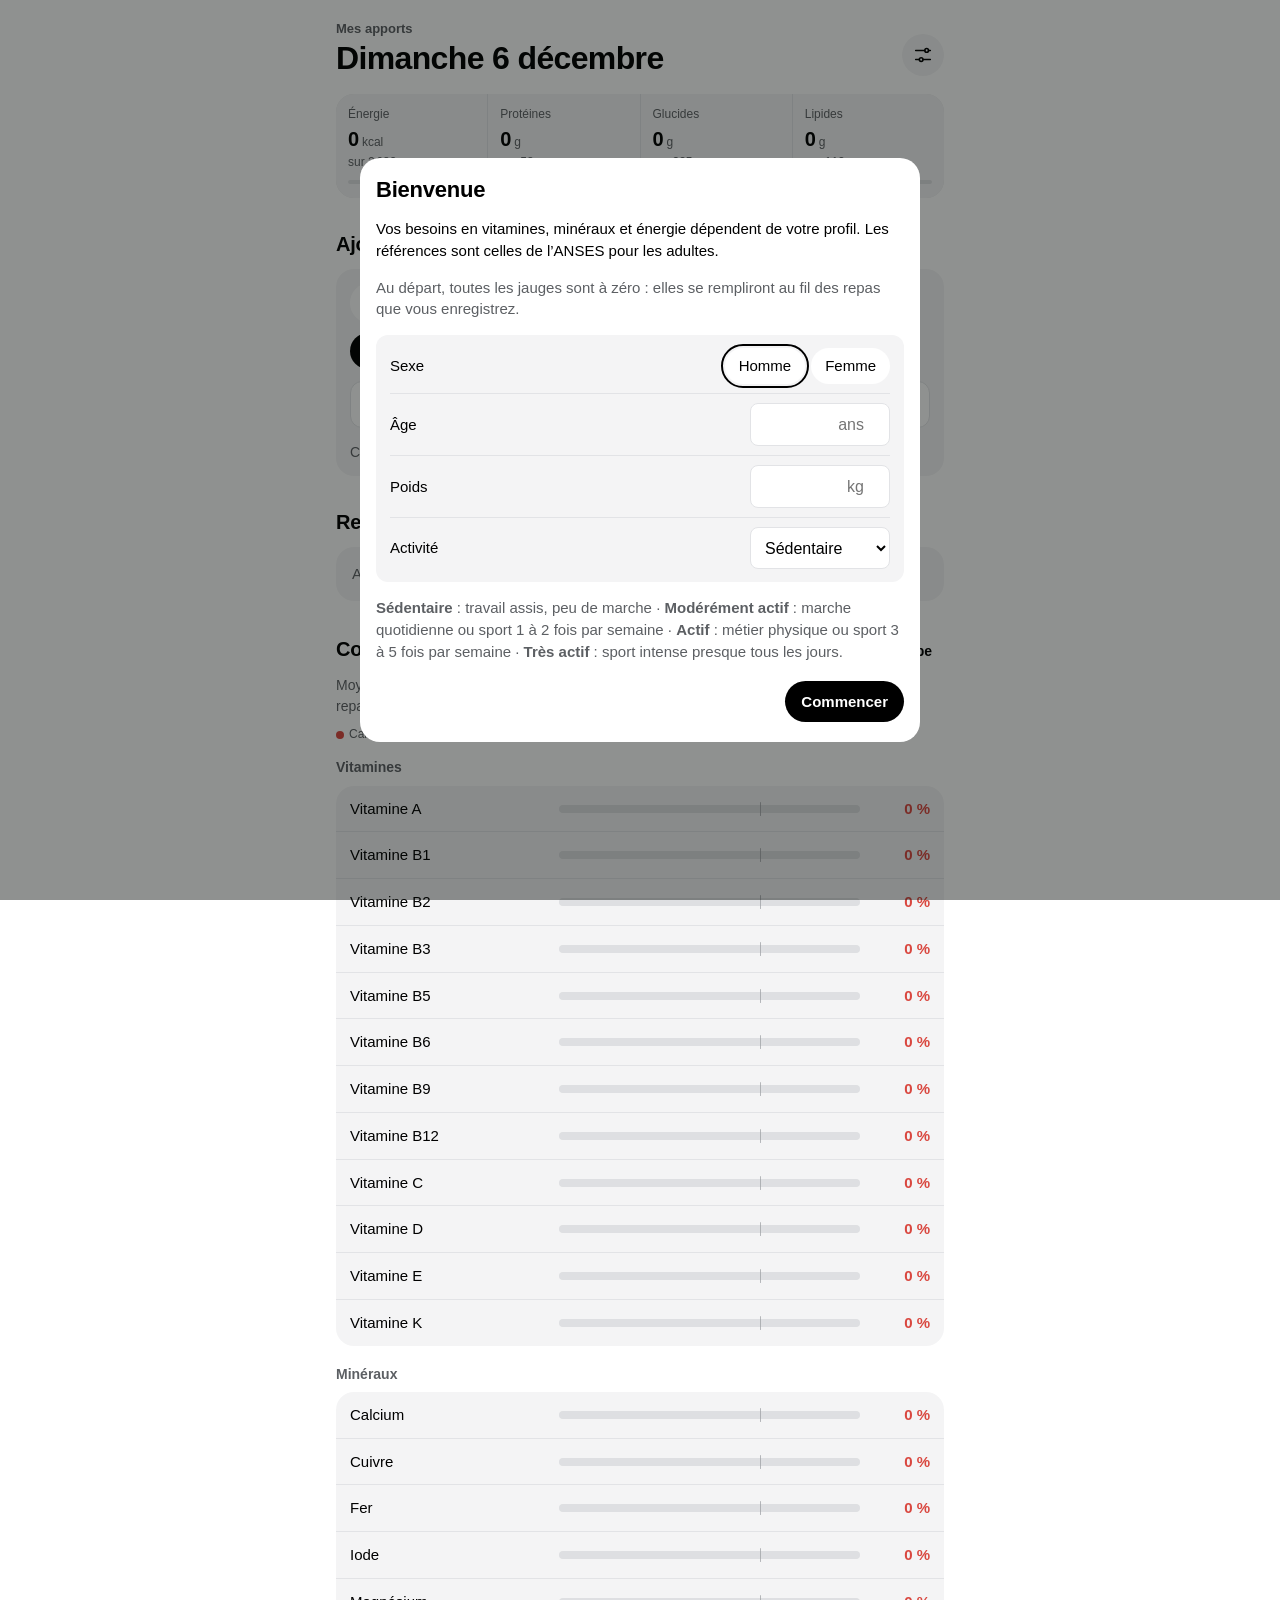
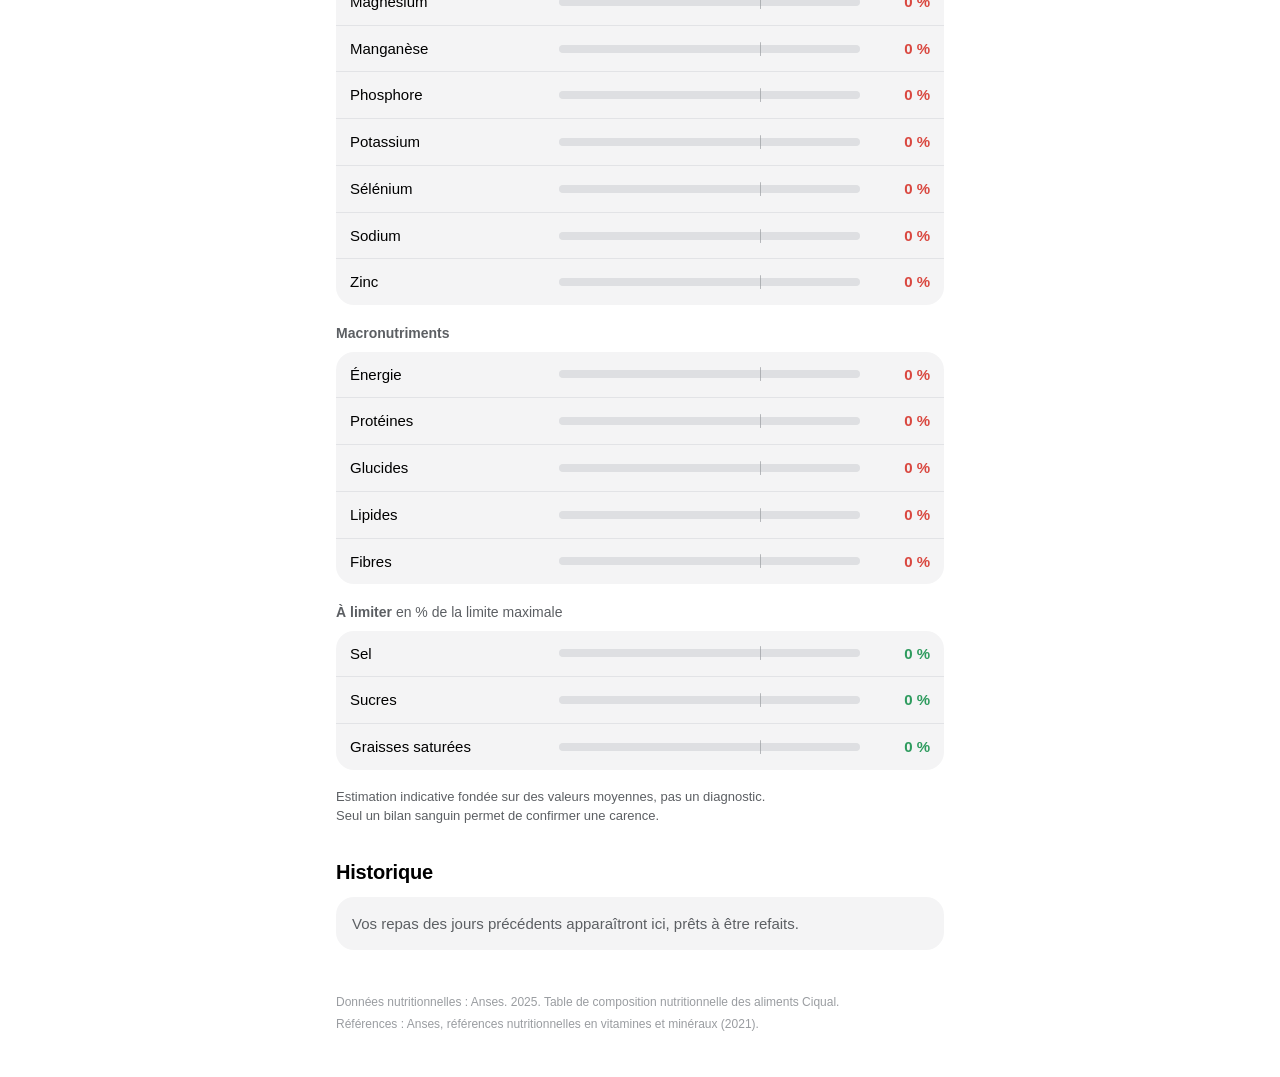
==== index.html @ 9ae0f4b2 "Add files via upload" ====
<!doctype html>
<html lang="fr" data-theme="light">
<head>
  <meta charset="utf-8">
  <meta name="viewport" content="width=device-width, initial-scale=1, viewport-fit=cover">
  <title>Mes apports</title>
  <meta name="description" content="Journal alimentaire et suivi des apports en vitamines, minéraux et macronutriments.">
  <meta name="theme-color" content="#FFFFFF">
  <script>
    // Applique le thème mémorisé avant l'affichage, pour éviter un flash.
    try { var t = localStorage.getItem('theme'); if (t) document.documentElement.dataset.theme = t; } catch (e) {}
  </script>
  <meta name="apple-mobile-web-app-capable" content="yes">
  <meta name="mobile-web-app-capable" content="yes">
  <meta name="apple-mobile-web-app-status-bar-style" content="default">
  <meta name="apple-mobile-web-app-title" content="Mes apports">
  <link rel="manifest" href="manifest.webmanifest">
  <link rel="icon" href="icons/icon-192.png" type="image/png">
  <link rel="apple-touch-icon" href="icons/apple-touch-icon.png">
  <link rel="stylesheet" href="styles.css">
</head>
<body>
  <div class="app">
    <header class="top">
      <div>
        <p class="app-name">Mes apports</p>
        <h1 id="today-title">Aujourd’hui</h1>
      </div>
      <button class="icon-btn" data-action="open-settings" aria-label="Réglages">
        <svg viewBox="0 0 24 24" width="22" height="22" aria-hidden="true"><path fill="none" stroke="currentColor" stroke-width="1.7" stroke-linecap="round" d="M4 7h10M18 7h2M4 17h4M12 17h8"/><circle cx="16" cy="7" r="2" fill="none" stroke="currentColor" stroke-width="1.7"/><circle cx="10" cy="17" r="2" fill="none" stroke="currentColor" stroke-width="1.7"/></svg>
      </button>
    </header>

    <section id="summary" class="summary" aria-label="Résumé du jour"></section>

    <div id="banners"></div>

    <section id="entry" class="block" aria-labelledby="entry-title">
      <div class="block-head">
        <h2 id="entry-title">Ajouter un repas</h2>
        <button class="link-btn hidden" data-action="cancel-edit" id="cancel-edit">Annuler</button>
      </div>

      <div class="panel">
        <div class="meal-meta">
          <label class="date-field">
            <span class="sr-only">Date du repas</span>
            <input type="date" id="meal-date">
          </label>
          <div class="segmented" id="meal-type" role="radiogroup" aria-label="Type de repas"></div>
        </div>

        <div id="frequent" class="frequent"></div>

        <div class="search">
          <label for="food-search" class="sr-only">Rechercher un aliment</label>
          <svg class="search-icon" viewBox="0 0 24 24" width="18" height="18" aria-hidden="true"><circle cx="11" cy="11" r="6.5" fill="none" stroke="currentColor" stroke-width="1.8"/><path d="m16 16 4.5 4.5" stroke="currentColor" stroke-width="1.8" stroke-linecap="round"/></svg>
          <input id="food-search" type="search" placeholder="Ajouter un aliment : pâtes, huile d’olive…" autocomplete="off" autocorrect="off" spellcheck="false" enterkeyhint="search">
          <div id="search-results" class="results" role="listbox" hidden></div>
        </div>

        <div id="qty-panel" class="qty-panel" hidden></div>

        <ul id="draft-items" class="draft-items"></ul>

        <div class="entry-foot">
          <p id="draft-total" class="muted"></p>
          <button class="btn primary" id="save-meal" data-action="save-meal" disabled>Enregistrer le repas</button>
        </div>
      </div>
    </section>

    <section id="today" class="block" aria-labelledby="today-meals-title">
      <h2 id="today-meals-title">Repas du jour</h2>
      <div id="today-meals"></div>
    </section>

    <section id="gauges" class="block" aria-labelledby="gauges-title">
      <div class="block-head">
        <h2 id="gauges-title">Couverture de vos besoins</h2>
        <button type="button" class="btn small" data-action="open-sim">Simuler une journée type</button>
      </div>
      <p class="intro muted">Moyenne de vos derniers jours, les plus récents comptant davantage. Un repas oublié fait baisser les jauges.</p>
      <div class="legend" aria-hidden="true">
        <span><i class="dot carence"></i>Carence</span>
        <span><i class="dot insuffisant"></i>Insuffisant</span>
        <span><i class="dot ok"></i>Couvert</span>
        <span><i class="dot exces"></i>Excès</span>
        <span><svg class="partial" viewBox="0 0 16 16" width="13" height="13"><circle cx="8" cy="8" r="6" fill="none" stroke="currentColor" stroke-width="1.6" stroke-dasharray="2.4 2.2"/></svg>Données incomplètes</span>
      </div>
      <div id="gauge-list"></div>
      <p class="disclaimer">Estimation indicative fondée sur des valeurs moyennes, pas un diagnostic. Seul un bilan sanguin permet de confirmer une carence.</p>
    </section>

    <section id="history" class="block" aria-labelledby="history-title">
      <h2 id="history-title">Historique</h2>
      <div id="history-list"></div>
    </section>

    <footer class="foot">
      <p>Données nutritionnelles : Anses. 2025. Table de composition nutritionnelle des aliments Ciqual.</p>
      <p>Références : Anses, références nutritionnelles en vitamines et minéraux (2021).</p>
      <p id="storage-info"></p>
    </footer>
  </div>

  <dialog id="sheet" class="sheet"></dialog>
  <div id="toast" class="toast" role="status" aria-live="polite"></div>

  <script type="module" src="js/app.js"></script>
</body>
</html>
---- styles.css ----
:root {
  /* Thème clair (par défaut) : fond blanc, texte noir */
  --bg: #FFFFFF;
  --surface: #F4F4F5;
  --surface-2: #FFFFFF;
  --ink: #000000;
  --muted: #5C5F63;
  --faint: #9A9DA1;
  --line: #E2E3E6;
  --track: #DEDFE2;
  --accent: #000000;
  --on-accent: #FFFFFF;
  --carence: #D9473F;
  --insuffisant: #E08A26;
  --ok: #2E9B5E;
  --exces: #8A55E0;
  --proche: #E08A26;
  --radius-l: 18px;
  --radius-m: 12px;
  --radius-s: 8px;
  --font: -apple-system, BlinkMacSystemFont, "SF Pro Text", "Segoe UI", "Helvetica Neue", Roboto, sans-serif;
  --display: -apple-system-headline, -apple-system, BlinkMacSystemFont, "SF Pro Display", "Segoe UI", "Helvetica Neue", sans-serif;
  color-scheme: light;
}

/* Thème automatique : suit le réglage clair/sombre du système */
@media (prefers-color-scheme: dark) {
  :root[data-theme="auto"] {
    --bg: #0F1312;
    --surface: #181D1B;
    --surface-2: #1E2422;
    --ink: #E9EEEB;
    --muted: #97A29C;
    --faint: #66706B;
    --line: #2A322F;
    --track: #262D2A;
    --accent: #E9EEEB;
    --on-accent: #0F1312;
    --carence: #F0605A;
    --insuffisant: #F2A03F;
    --ok: #46B877;
    --exces: #A57BF0;
    --proche: #F2A03F;
    color-scheme: dark;
  }
}
:root[data-theme="dark"] {
  --bg: #0F1312; --surface: #181D1B; --surface-2: #1E2422; --ink: #E9EEEB; --muted: #97A29C;
  --faint: #66706B; --line: #2A322F; --track: #262D2A; --accent: #E9EEEB; --on-accent: #0F1312;
  --carence: #F0605A; --insuffisant: #F2A03F; --ok: #46B877; --exces: #A57BF0; --proche: #F2A03F;
  color-scheme: dark;
}

* { box-sizing: border-box; }
html { -webkit-text-size-adjust: 100%; }
body {
  margin: 0;
  background: var(--bg);
  color: var(--ink);
  font: 16px/1.45 var(--font);
  font-feature-settings: "tnum" 1;
  -webkit-font-smoothing: antialiased;
  -webkit-tap-highlight-color: transparent;
}
button, input, select, textarea { font: inherit; color: inherit; }
button { cursor: pointer; }
:focus-visible { outline: 2px solid var(--ink); outline-offset: 2px; border-radius: 6px; }
.sr-only { position: absolute; width: 1px; height: 1px; overflow: hidden; clip: rect(0 0 0 0); white-space: nowrap; }
.hidden { display: none !important; }
.muted { color: var(--muted); }

.app {
  max-width: 640px;
  margin: 0 auto;
  padding: calc(env(safe-area-inset-top) + 20px) max(16px, env(safe-area-inset-right)) calc(env(safe-area-inset-bottom) + 40px) max(16px, env(safe-area-inset-left));
}

/* ---------- En-tête ---------- */
.top { display: flex; align-items: flex-end; justify-content: space-between; gap: 12px; margin-bottom: 18px; }
.app-name { margin: 0; font-size: 13px; font-weight: 600; color: var(--muted); }
h1 { margin: 2px 0 0; font: 700 32px/1.1 var(--display); letter-spacing: -0.02em; }
h1::first-letter { text-transform: uppercase; }
h2 { margin: 0; font: 650 20px/1.25 var(--display); letter-spacing: -0.01em; }
.icon-btn {
  display: grid; place-items: center; width: 42px; height: 42px; border-radius: 50%;
  border: 0; background: var(--surface); color: var(--ink);
}

/* ---------- Résumé du jour ---------- */
.summary {
  display: grid; grid-template-columns: repeat(4, 1fr); gap: 1px;
  background: var(--line); border-radius: var(--radius-l); overflow: hidden;
}
.sum-cell { background: var(--surface); padding: 12px 12px 14px; min-width: 0; }
.sum-label { font-size: 12px; color: var(--muted); margin: 0 0 2px; }
.sum-value { font-size: 20px; font-weight: 650; letter-spacing: -0.01em; margin: 0; white-space: nowrap; }
.sum-value small { font-size: 12px; font-weight: 500; color: var(--muted); margin-left: 3px; letter-spacing: 0; }
.sum-of { font-size: 12px; color: var(--muted); margin: 0 0 8px; white-space: nowrap; }
.mini-bar { height: 4px; border-radius: 2px; background: var(--track); overflow: hidden; }
.mini-bar i { display: block; height: 100%; background: var(--ink); border-radius: 2px; }
.sum-cell.energy .mini-bar i.over { background: var(--exces); }
@media (max-width: 380px) {
  .summary { grid-template-columns: repeat(2, 1fr); }
}

/* ---------- Bandeaux ---------- */
.banner {
  display: flex; gap: 12px; align-items: flex-start; margin-top: 12px;
  background: var(--surface); border: 1px solid var(--line); border-radius: var(--radius-m); padding: 12px 14px;
  font-size: 14px;
}
.banner p { margin: 0; flex: 1; }
.banner .btn { flex: none; }

/* ---------- Blocs ---------- */
.block { margin-top: 34px; }
.block-head { display: flex; flex-wrap: wrap; align-items: baseline; justify-content: space-between; gap: 8px 12px; }
.block > h2, .block-head { margin-bottom: 12px; }
.intro { font-size: 14px; margin: -4px 0 10px; max-width: 60ch; }
.panel { background: var(--surface); border-radius: var(--radius-l); padding: 14px; }

/* ---------- Boutons ---------- */
.btn {
  border: 0; border-radius: 999px; padding: 10px 16px; font-weight: 600; font-size: 15px;
  background: var(--surface-2); color: var(--ink); white-space: nowrap;
}
.btn.primary { background: var(--accent); color: var(--on-accent); }
.btn.small { padding: 6px 12px; font-size: 14px; }
.btn.danger { color: var(--carence); }
.btn:disabled { opacity: .35; cursor: default; }
.link-btn { border: 0; background: none; padding: 4px 0; color: var(--muted); font-size: 15px; font-weight: 500; }
.link-btn:hover { color: var(--ink); }

/* ---------- Saisie ---------- */
.meal-meta { display: flex; flex-wrap: wrap; gap: 10px; align-items: center; }
.date-field input {
  border: 0; background: var(--surface-2); border-radius: 999px; padding: 8px 12px; font-size: 15px; min-height: 38px;
}
.segmented { display: flex; flex-wrap: wrap; gap: 6px; flex: 1 1 100%; }
.segmented::-webkit-scrollbar { display: none; }
.segmented button {
  flex: none; border: 0; border-radius: 999px; padding: 8px 12px; font-size: 14px; font-weight: 500;
  background: var(--surface-2); color: var(--muted);
}
.segmented button[aria-checked="true"] { background: var(--accent); color: var(--on-accent); }

.frequent { display: flex; gap: 8px; overflow-x: auto; margin-top: 12px; scrollbar-width: none; }
.frequent:empty { display: none; }
.frequent::-webkit-scrollbar { display: none; }
.chip {
  flex: none; max-width: 240px; text-align: left; border: 1px solid var(--line); background: none;
  border-radius: var(--radius-m); padding: 8px 12px; font-size: 13px; color: var(--ink);
}
.chip small { display: block; color: var(--muted); font-size: 12px; }
.chip span { display: block; overflow: hidden; text-overflow: ellipsis; white-space: nowrap; }

.search { position: relative; margin-top: 12px; }
.search-icon { position: absolute; left: 12px; top: 13px; color: var(--muted); pointer-events: none; }
.search input {
  width: 100%; border: 1px solid var(--line); background: var(--surface-2); border-radius: var(--radius-m);
  padding: 11px 12px 11px 38px; font-size: 16px; -webkit-appearance: none; appearance: none;
}
.search input:focus { outline: none; border-color: var(--ink); background: var(--surface); }
.results {
  position: absolute; z-index: 20; left: 0; right: 0; top: calc(100% + 6px);
  background: var(--surface); border: 1px solid var(--line); border-radius: var(--radius-m);
  max-height: 340px; overflow-y: auto; box-shadow: 0 12px 32px rgba(10, 20, 15, .14);
}
.result {
  display: block; width: 100%; text-align: left; border: 0; background: none; padding: 10px 12px;
  border-bottom: 1px solid var(--line); font-size: 15px; line-height: 1.3;
}
.result:last-child { border-bottom: 0; }
.result[aria-selected="true"], .result:hover { background: var(--surface-2); }
.result small { display: block; color: var(--muted); font-size: 12px; margin-top: 2px; }
.result .tag { font-size: 11px; font-weight: 600; color: var(--muted); border: 1px solid var(--line); border-radius: 4px; padding: 0 4px; margin-left: 6px; }
.results .empty { padding: 12px; font-size: 14px; color: var(--muted); }

.qty-panel { margin-top: 12px; border: 1px solid var(--ink); border-radius: var(--radius-m); padding: 12px; }
.qty-name { margin: 0 0 10px; font-weight: 600; font-size: 15px; line-height: 1.3; }
.qty-name small { display: block; font-weight: 400; color: var(--muted); font-size: 12px; margin-top: 2px; }
.qty-row { display: flex; gap: 8px; align-items: center; flex-wrap: wrap; }
.qty-row input[type="number"], .field input, .field select, .field textarea, .qty-row select {
  border: 1px solid var(--line); background: var(--surface-2); border-radius: var(--radius-s);
  padding: 9px 10px; font-size: 16px; min-height: 42px;
}
.qty-row input[type="number"] { width: 92px; }
.qty-row select { flex: 1 1 120px; }
.qty-grams { font-size: 14px; color: var(--muted); border: 0; background: none; padding: 4px 2px; text-decoration: underline dotted; text-underline-offset: 3px; }
.qty-equiv { margin-top: 10px; display: flex; gap: 8px; align-items: center; flex-wrap: wrap; font-size: 14px; }
.qty-equiv input { width: 84px; border: 1px solid var(--line); background: var(--surface-2); border-radius: var(--radius-s); padding: 8px 10px; font-size: 16px; }
.qty-actions { display: flex; gap: 8px; justify-content: flex-end; margin-top: 12px; }

.draft-items { list-style: none; margin: 10px 0 0; padding: 0; }
.draft-items:empty { display: none; }
.draft-items li { display: flex; align-items: center; gap: 8px; padding: 10px 0; border-bottom: 1px solid var(--line); }
.draft-items li:last-child { border-bottom: 0; }
.draft-items .di-main { flex: 1; min-width: 0; border: 0; background: none; text-align: left; padding: 0; }
.draft-items .di-name { display: block; font-size: 15px; overflow: hidden; text-overflow: ellipsis; white-space: nowrap; }
.draft-items .di-qty { display: block; font-size: 13px; color: var(--muted); }
.remove-btn { border: 0; background: var(--surface-2); width: 30px; height: 30px; border-radius: 50%; color: var(--muted); font-size: 18px; line-height: 1; flex: none; }
.entry-foot { display: flex; justify-content: space-between; align-items: center; gap: 12px; margin-top: 14px; }
.entry-foot p { margin: 0; font-size: 14px; }

/* ---------- Repas ---------- */
.meal-list { background: var(--surface); border-radius: var(--radius-l); overflow: hidden; }
.meal { padding: 12px 14px; border-bottom: 1px solid var(--line); }
.meal:last-child { border-bottom: 0; }
.meal-head { display: flex; justify-content: space-between; gap: 10px; align-items: baseline; }
.meal-type { font-weight: 600; font-size: 15px; }
.meal-kcal { font-size: 13px; color: var(--muted); white-space: nowrap; }
.meal-items { margin: 3px 0 0; font-size: 14px; color: var(--muted); line-height: 1.4; }
.meal-actions { display: flex; gap: 6px; margin-top: 10px; flex-wrap: wrap; }
.empty-state { background: var(--surface); border-radius: var(--radius-l); padding: 16px; color: var(--muted); font-size: 15px; margin: 0; }
.day-title { font-size: 14px; font-weight: 600; color: var(--muted); margin: 18px 0 8px; }
.day-title:first-child { margin-top: 0; }
.day-title span { font-weight: 400; }
.more { margin-top: 12px; }

/* ---------- Jauges ---------- */
.legend { display: flex; flex-wrap: wrap; gap: 6px 14px; font-size: 12px; color: var(--muted); margin-bottom: 14px; }
.legend span { display: inline-flex; align-items: center; gap: 5px; }
.dot { width: 8px; height: 8px; border-radius: 50%; display: inline-block; }
.dot.carence { background: var(--carence); } .dot.insuffisant { background: var(--insuffisant); }
.dot.ok { background: var(--ok); } .dot.exces { background: var(--exces); }

.gauge-group { margin-bottom: 18px; }
.gauge-group h3 { font-size: 14px; font-weight: 600; color: var(--muted); margin: 0 0 8px; }
.gauge-group h3 span { font-weight: 400; }
.gauges { background: var(--surface); border-radius: var(--radius-l); overflow: hidden; }
.gauge {
  display: grid; grid-template-columns: minmax(92px, 34%) 1fr 58px; gap: 12px; align-items: center;
  width: 100%; border: 0; background: none; text-align: left; padding: 12px 14px;
  border-bottom: 1px solid var(--line);
}
.gauge:last-child { border-bottom: 0; }
.gauge:hover { background: var(--surface-2); }
.g-name { font-size: 15px; display: inline-flex; align-items: center; gap: 6px; }
.g-pct { font-size: 15px; font-weight: 650; text-align: right; white-space: nowrap; }
.g-pct small { font-weight: 400; color: var(--muted); font-size: 12px; margin-left: 6px; }
.partial { color: var(--muted); flex: none; }
.bar { position: relative; height: 8px; border-radius: 4px; background: var(--track); }
.bar .fill { position: absolute; left: 0; top: 0; bottom: 0; border-radius: 4px; transition: width .5s ease; }
.bar .tick { position: absolute; top: -3px; bottom: -3px; width: 1.5px; background: var(--faint); border-radius: 1px; opacity: .7; }
.carence .fill, .g-pct.carence { background: var(--carence); }
.insuffisant .fill { background: var(--insuffisant); }
.ok .fill { background: var(--ok); }
.exces .fill { background: var(--exces); }
.proche .fill { background: var(--proche); }
.g-pct.carence { background: none; color: var(--carence); }
.g-pct.insuffisant { color: var(--insuffisant); }
.g-pct.ok { color: var(--ok); }
.g-pct.exces { color: var(--exces); }
.g-pct.proche { color: var(--proche); }
.disclaimer { font-size: 13px; color: var(--muted); margin: 4px 0 0; max-width: 62ch; }

/* ---------- Pied ---------- */
.foot { margin-top: 44px; font-size: 12px; color: var(--faint); }
.foot p { margin: 0 0 4px; }

/* ---------- Feuille (dialog) ---------- */
.sheet {
  border: 0; padding: 0; background: var(--bg); color: var(--ink);
  width: min(560px, 100%); max-width: 100%; max-height: min(92vh, 900px);
  border-radius: 20px; margin: auto;
}
.sheet::backdrop { background: rgba(8, 12, 10, .45); }
@media (max-width: 600px) {
  .sheet { margin: auto 0 0; border-radius: 20px 20px 0 0; max-height: 94vh; }
}
.sheet-inner { padding: 18px max(16px, env(safe-area-inset-left)) calc(env(safe-area-inset-bottom) + 20px); overflow-y: auto; max-height: inherit; }
.sheet-head { display: flex; justify-content: space-between; align-items: center; gap: 12px; margin-bottom: 14px; }
.sheet-head h2 { font-size: 22px; }
.sheet h3 { font-size: 14px; font-weight: 600; color: var(--muted); margin: 22px 0 8px; }
.sheet p { font-size: 15px; }
.form-group { background: var(--surface); border-radius: var(--radius-m); padding: 4px 14px; }
.field { display: flex; justify-content: space-between; align-items: center; gap: 12px; padding: 9px 0; border-bottom: 1px solid var(--line); }
.field:last-child { border-bottom: 0; }
.field > span { font-size: 15px; }
.field > span small { display: block; color: var(--muted); font-size: 12px; }
.field input, .field select { width: 140px; text-align: right; }
.field select { text-align: left; }
.field.stack { flex-direction: column; align-items: stretch; }
.field.stack input, .field.stack textarea, .field.stack select { width: 100%; text-align: left; }
.field textarea { min-height: 140px; font-family: ui-monospace, Menlo, monospace; font-size: 13px; }
.radio-row { display: flex; gap: 6px; }
.radio-row label { position: relative; }
.radio-row input { position: absolute; opacity: 0; pointer-events: none; }
.radio-row span { display: block; padding: 7px 14px; border-radius: 999px; background: var(--surface-2); font-size: 15px; }
.radio-row input:checked + span { background: var(--accent); color: var(--on-accent); }
.radio-row input:focus-visible + span { outline: 2px solid var(--ink); outline-offset: 2px; }
.sheet-actions { display: flex; gap: 8px; justify-content: flex-end; margin-top: 18px; flex-wrap: wrap; }
.stack-actions { display: flex; flex-direction: column; gap: 8px; }
.stack-actions .btn { width: 100%; }
.detail-grid { background: var(--surface); border-radius: var(--radius-m); padding: 4px 14px; }
.detail-grid div { display: flex; justify-content: space-between; gap: 12px; padding: 9px 0; border-bottom: 1px solid var(--line); font-size: 15px; }
.detail-grid div:last-child { border-bottom: 0; }
.detail-grid dt { color: var(--muted); margin: 0; }
.detail-grid dd { margin: 0; text-align: right; font-weight: 500; white-space: nowrap; }
.note { font-size: 13px; color: var(--muted); }
.custom-list { list-style: none; padding: 0; margin: 0; background: var(--surface); border-radius: var(--radius-m); }
.custom-list li { display: flex; justify-content: space-between; align-items: center; gap: 8px; padding: 10px 14px; border-bottom: 1px solid var(--line); font-size: 15px; }
.custom-list li:last-child { border-bottom: 0; }
.custom-list .cl-actions { display: flex; gap: 4px; flex: none; }
.ref-pick { position: relative; }
.ref-pick .results { top: calc(100% + 2px); }
pre.code { background: var(--surface); border-radius: var(--radius-s); padding: 10px; font-size: 12px; overflow-x: auto; }
details summary { cursor: pointer; font-size: 15px; padding: 8px 0; }

/* ---------- Toast ---------- */
.toast {
  position: fixed; left: 50%; bottom: calc(env(safe-area-inset-bottom) + 20px); transform: translate(-50%, 20px);
  background: var(--accent); color: var(--on-accent); padding: 10px 16px; border-radius: 999px;
  font-size: 14px; font-weight: 500; opacity: 0; pointer-events: none; transition: opacity .2s, transform .2s;
  max-width: calc(100% - 32px); text-align: center; z-index: 100;
}
.toast.show { opacity: 1; transform: translate(-50%, 0); pointer-events: auto; }
.toast button { border: 0; background: none; color: inherit; font-weight: 700; margin-left: 8px; text-decoration: underline; }

@media (prefers-reduced-motion: reduce) {
  * { transition: none !important; }
}

/* ---------- Aliments conseillés ---------- */
.tips { list-style: none; margin: 0; padding: 4px 14px; background: var(--surface); border-radius: var(--radius-m); }
.tips li { display: flex; align-items: center; gap: 12px; padding: 10px 0; border-bottom: 1px solid var(--line); }
.tips li:last-child { border-bottom: 0; }
.tip-main { flex: 1; min-width: 0; }
.tip-main strong { display: block; font-size: 15px; font-weight: 600; }
.tip-main span { display: block; font-size: 14px; }
.tip-main small { display: block; font-size: 12px; color: var(--muted); margin-top: 2px; }
.tips .btn { flex: none; background: var(--bg); }

/* ---------- Simulation ---------- */
.gauge.static:hover { background: none; }
.sim-head { margin: 22px 0 8px; }
.sim-head h3 { margin: 0; }
.sim-copy { width: 100%; margin-bottom: 4px; border: 1px solid var(--line); background: var(--surface-2); border-radius: var(--radius-s); padding: 9px 10px; font-size: 16px; min-height: 42px; }
.sim-total { margin: 10px 0 0; font-size: 14px; }
.check { display: flex; gap: 10px; align-items: flex-start; margin: 14px 0 0; font-size: 15px; cursor: pointer; }
.check input { width: 20px; height: 20px; margin: 1px 0 0; accent-color: var(--accent); flex: none; }
.check small { display: block; color: var(--muted); font-size: 13px; }
.sim-summary { margin-bottom: 12px; }
.sim-summary .sum-cell { background: var(--surface); }
.sim-counts { display: flex; flex-wrap: wrap; gap: 6px 14px; font-size: 13px; color: var(--muted); margin: 0 0 16px; }
.sim-counts span { display: inline-flex; align-items: center; gap: 5px; }
.sheet .segmented button { background: var(--surface); }
.sheet .segmented button[aria-checked="true"] { background: var(--accent); color: var(--on-accent); }
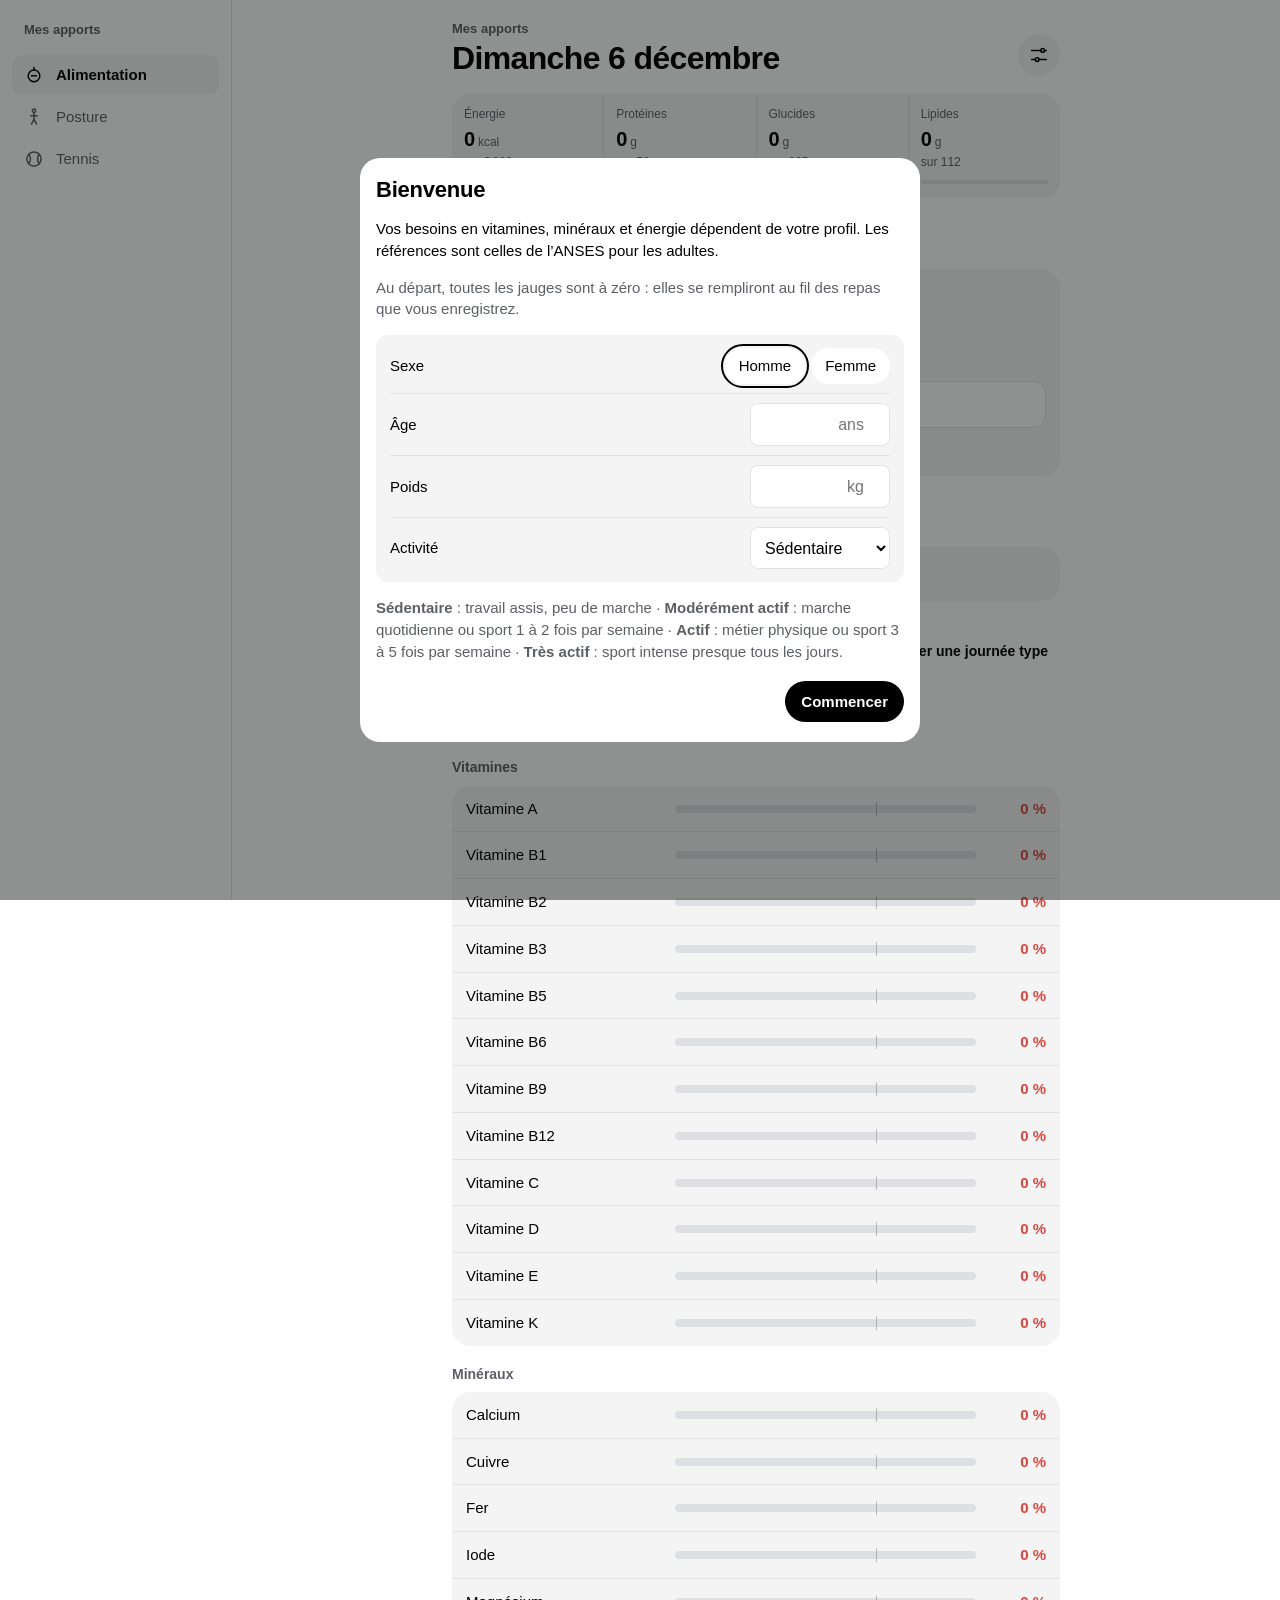
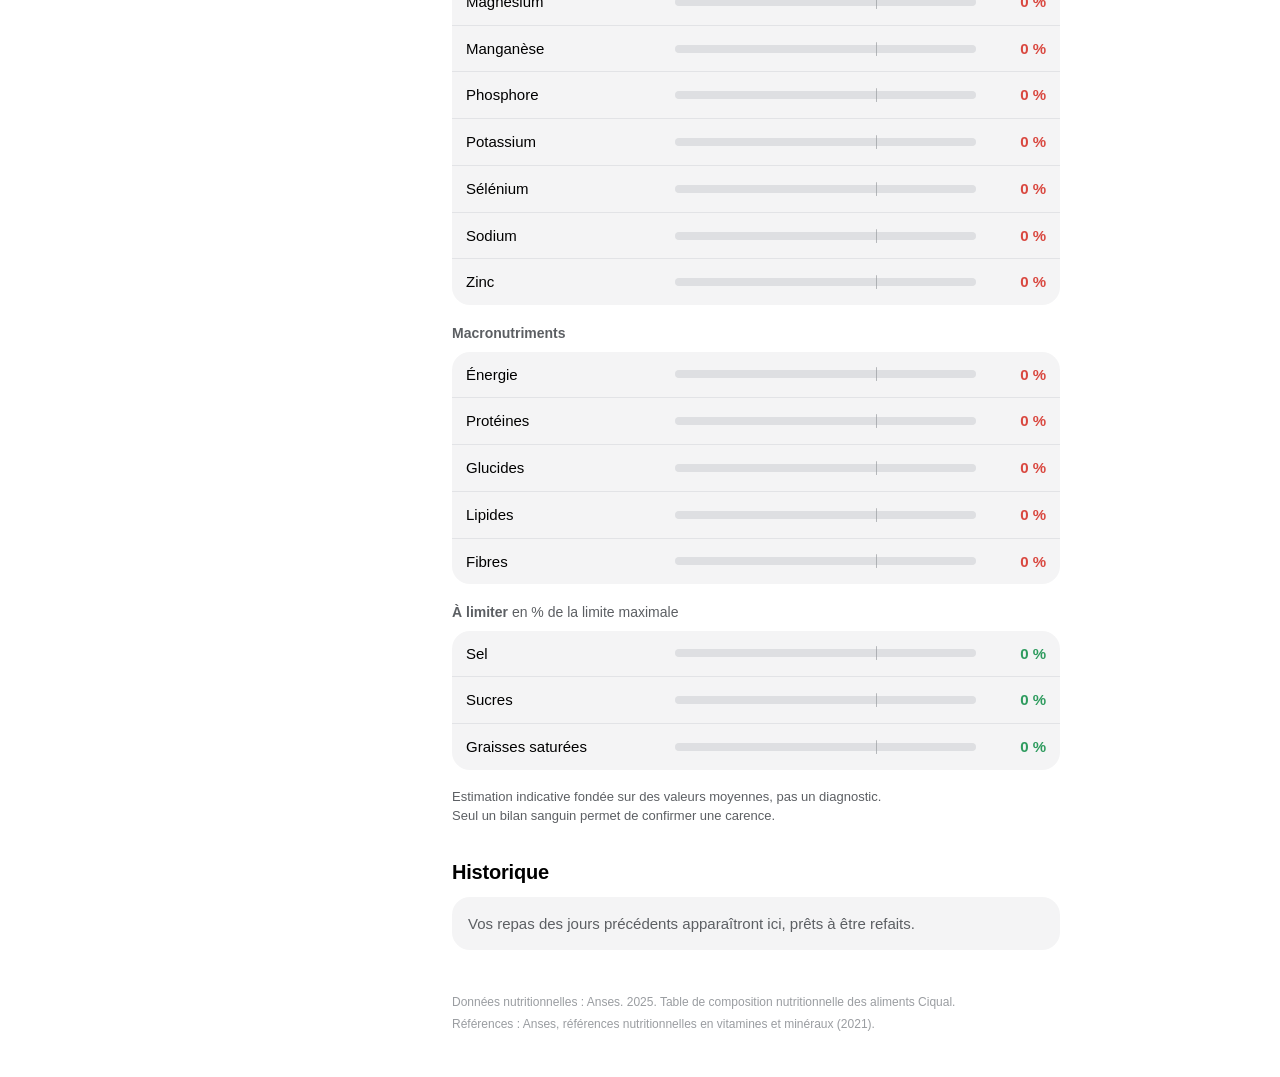
==== commit 906a8e1d: "Ajoute les pages posture et tennis avec une barre de navigation - Nouvelles pages posture.html et te" ====
--- a/index.html
+++ b/index.html
@@ -18,6 +18,8 @@
   <link rel="icon" href="icons/icon-192.png" type="image/png">
   <link rel="apple-touch-icon" href="icons/apple-touch-icon.png">
   <link rel="stylesheet" href="styles.css">
+  <link rel="stylesheet" href="nav.css">
+  <script src="nav.js" defer></script>
 </head>
 <body>
   <div class="app">
--- a/nav.css
+++ b/nav.css
@@ -0,0 +1,63 @@
+/* Barre latérale commune aux pages (Alimentation, Posture, Tennis). */
+.appnav, .appnav-toggle {
+  --an-bg: #FFFFFF; --an-ink: #000000; --an-muted: #5C5F63; --an-line: #E2E3E6; --an-active: #F4F4F5;
+}
+html[data-theme="dark"] .appnav, html[data-theme="dark"] .appnav-toggle {
+  --an-bg: #181D1B; --an-ink: #E9EEEB; --an-muted: #97A29C; --an-line: #2A322F; --an-active: #232A27;
+}
+@media (prefers-color-scheme: dark) {
+  html[data-theme="auto"] .appnav, html[data-theme="auto"] .appnav-toggle {
+    --an-bg: #181D1B; --an-ink: #E9EEEB; --an-muted: #97A29C; --an-line: #2A322F; --an-active: #232A27;
+  }
+}
+
+.appnav {
+  position: fixed; top: 0; bottom: 0; left: 0; z-index: 900;
+  width: 232px; box-sizing: border-box;
+  padding: calc(env(safe-area-inset-top) + 22px) 12px calc(env(safe-area-inset-bottom) + 20px) calc(env(safe-area-inset-left) + 12px);
+  background: var(--an-bg); border-right: 1px solid var(--an-line);
+  display: flex; flex-direction: column; gap: 2px;
+  font: 15px/1.3 -apple-system, BlinkMacSystemFont, "SF Pro Text", "Segoe UI", "Helvetica Neue", Roboto, sans-serif;
+  -webkit-font-smoothing: antialiased;
+  transform: translateX(-102%); transition: transform .25s ease;
+  overflow-y: auto;
+}
+.appnav.open { transform: none; box-shadow: 0 0 40px rgba(0, 0, 0, .18); }
+.appnav-brand {
+  margin: 0 0 14px; padding: 0 12px;
+  font-size: 13px; font-weight: 600; color: var(--an-muted);
+}
+.appnav-link {
+  display: flex; align-items: center; gap: 12px;
+  margin: 0; padding: 10px 12px; border-radius: 10px;
+  color: var(--an-muted); text-decoration: none; font-weight: 500;
+}
+.appnav-link svg { width: 20px; height: 20px; flex: none; }
+.appnav-link:hover { color: var(--an-ink); background: var(--an-active); }
+.appnav-link[aria-current="page"] { color: var(--an-ink); background: var(--an-active); font-weight: 600; }
+.appnav-link:focus-visible, .appnav-toggle:focus-visible { outline: 2px solid var(--an-ink); outline-offset: 2px; }
+
+.appnav-toggle {
+  position: fixed; z-index: 950;
+  left: calc(env(safe-area-inset-left) + 16px); bottom: calc(env(safe-area-inset-bottom) + 16px);
+  width: 48px; height: 48px; margin: 0; padding: 0; border: 0; border-radius: 50%;
+  display: grid; place-items: center; cursor: pointer;
+  background: var(--an-ink); color: var(--an-bg);
+  box-shadow: 0 6px 20px rgba(0, 0, 0, .22);
+}
+.appnav-toggle svg { width: 22px; height: 22px; }
+.appnav-scrim {
+  position: fixed; inset: 0; z-index: 899;
+  background: rgba(0, 0, 0, .35); opacity: 0; pointer-events: none; transition: opacity .25s;
+}
+.appnav-scrim.show { opacity: 1; pointer-events: auto; }
+
+/* Écran large : barre toujours visible, le contenu se décale. */
+@media (min-width: 1024px) {
+  .appnav { transform: none; }
+  body.appnav-on { padding-left: 232px; }
+  .appnav-toggle, .appnav-scrim { display: none; }
+}
+@media (prefers-reduced-motion: reduce) {
+  .appnav, .appnav-scrim { transition: none; }
+}
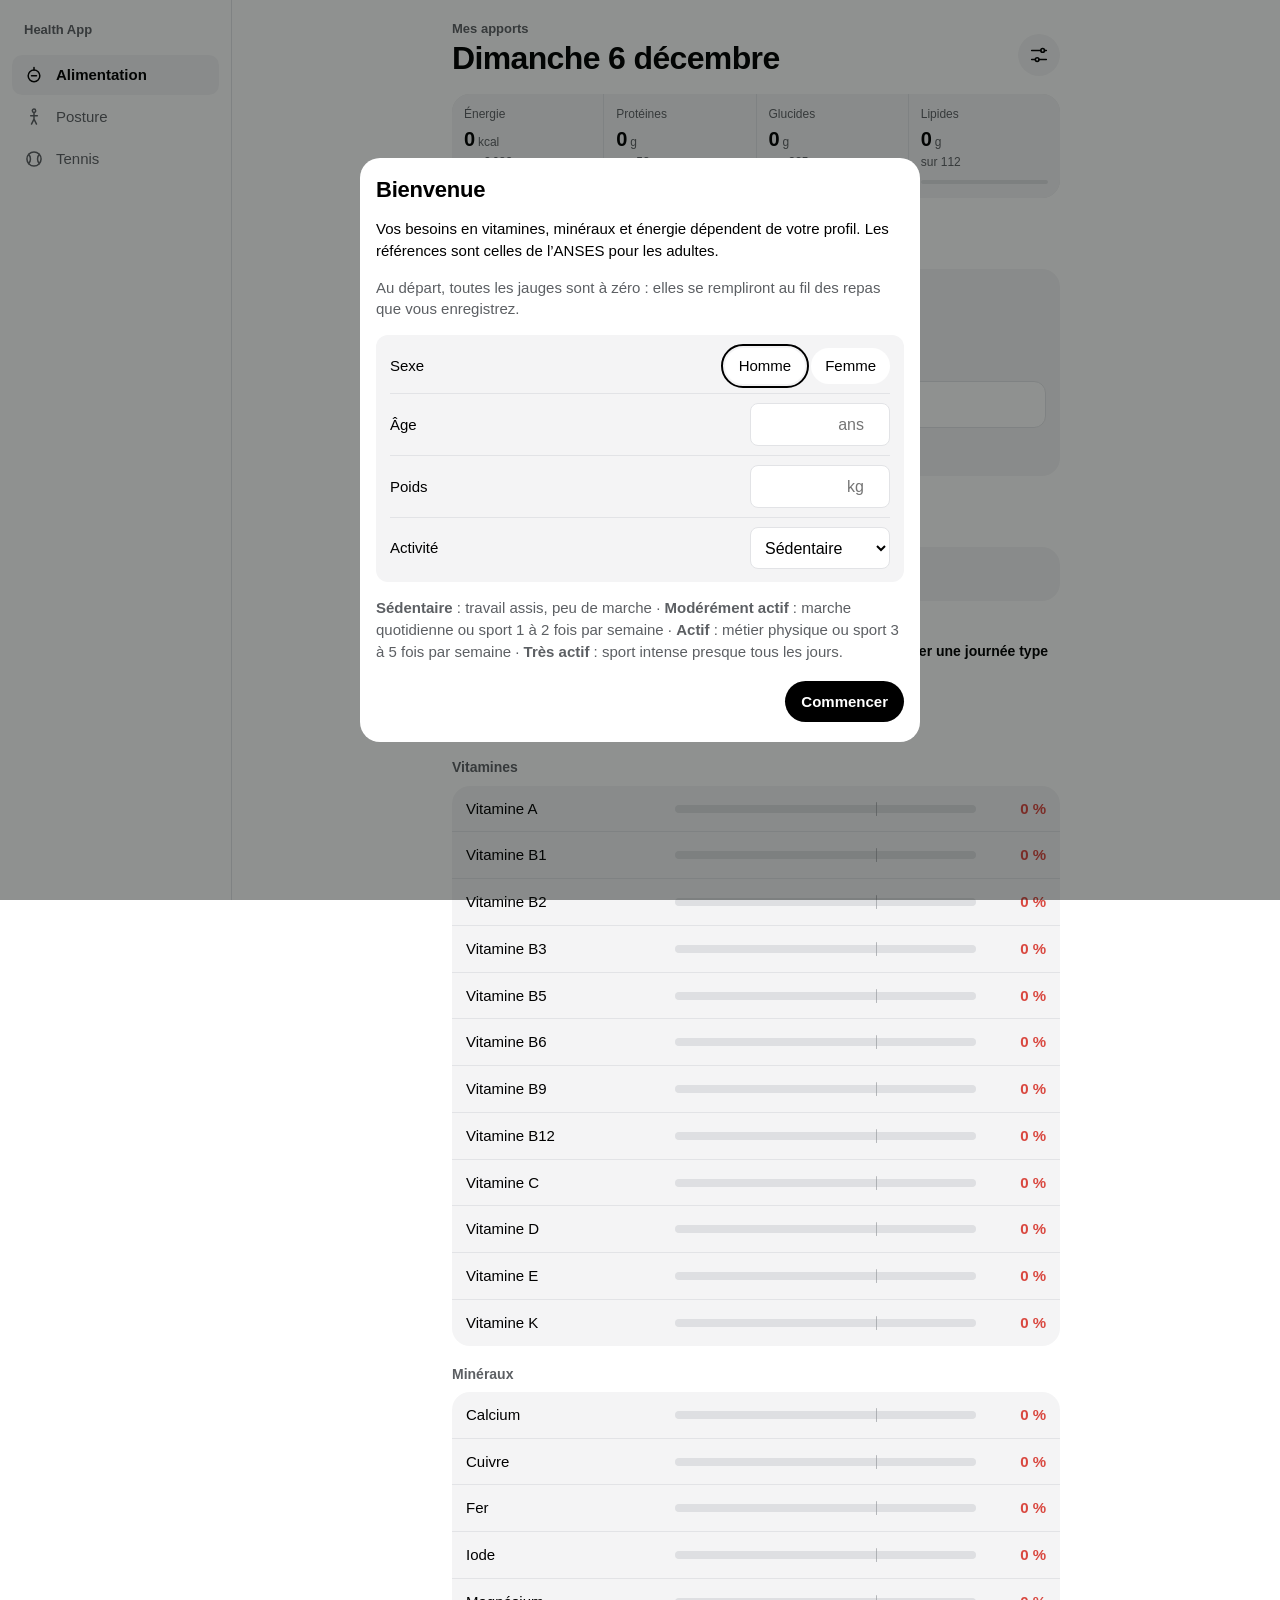
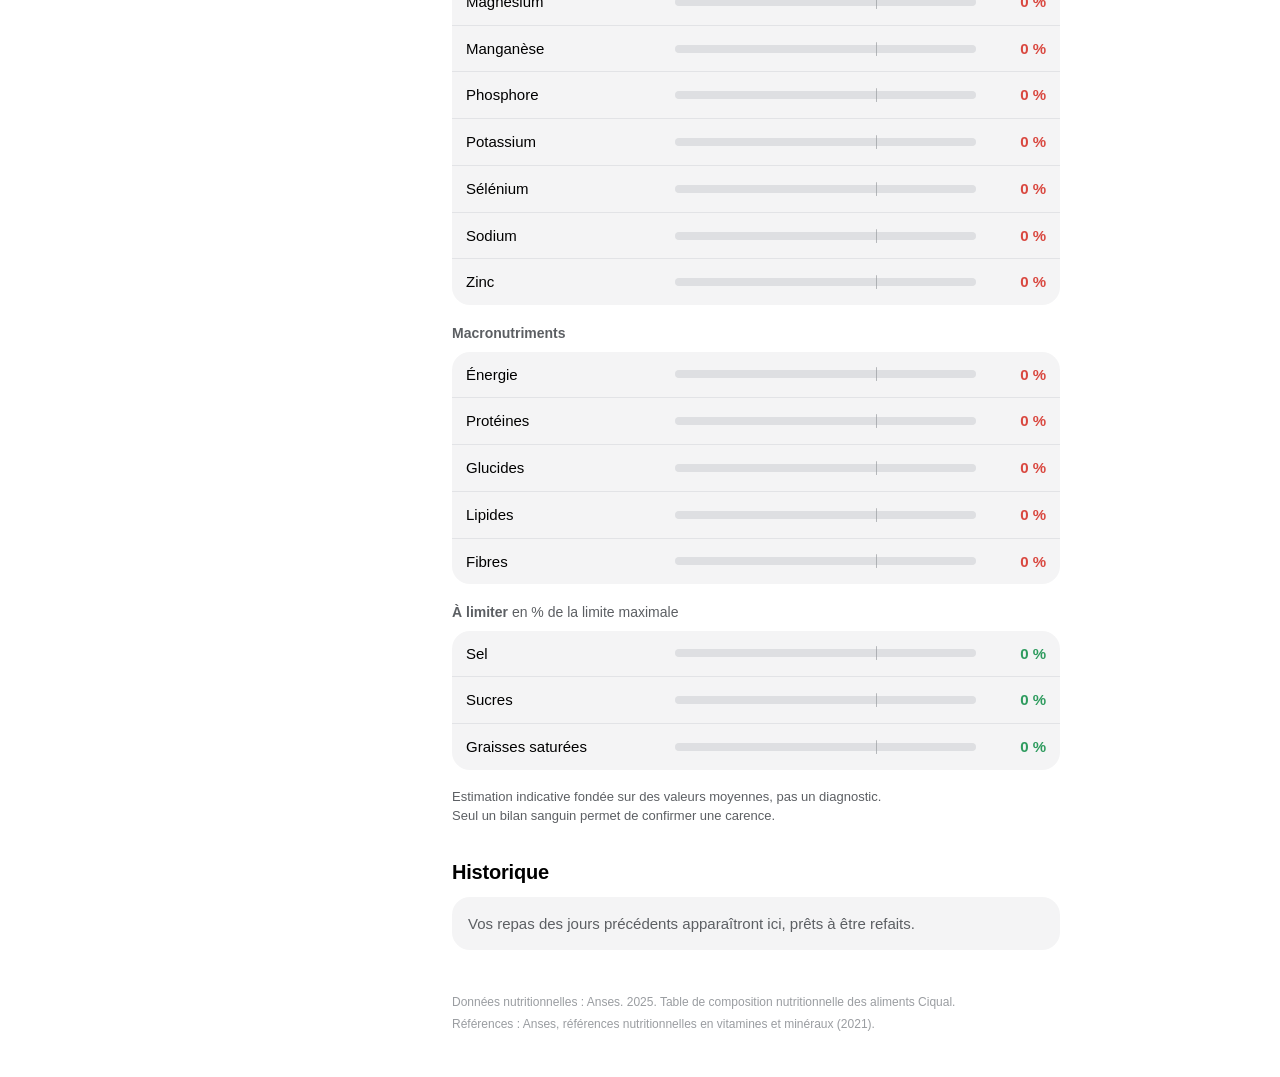
==== commit f2efdb97: "Nouveau logo et nouveau nom : Health App - Logo (icons/logo.svg) : balle de tennis, colonne droite e" ====
--- a/index.html
+++ b/index.html
@@ -13,7 +13,7 @@
   <meta name="apple-mobile-web-app-capable" content="yes">
   <meta name="mobile-web-app-capable" content="yes">
   <meta name="apple-mobile-web-app-status-bar-style" content="default">
-  <meta name="apple-mobile-web-app-title" content="Mes apports">
+  <meta name="apple-mobile-web-app-title" content="Health App">
   <link rel="manifest" href="manifest.webmanifest">
   <link rel="icon" href="icons/icon-192.png" type="image/png">
   <link rel="apple-touch-icon" href="icons/apple-touch-icon.png">
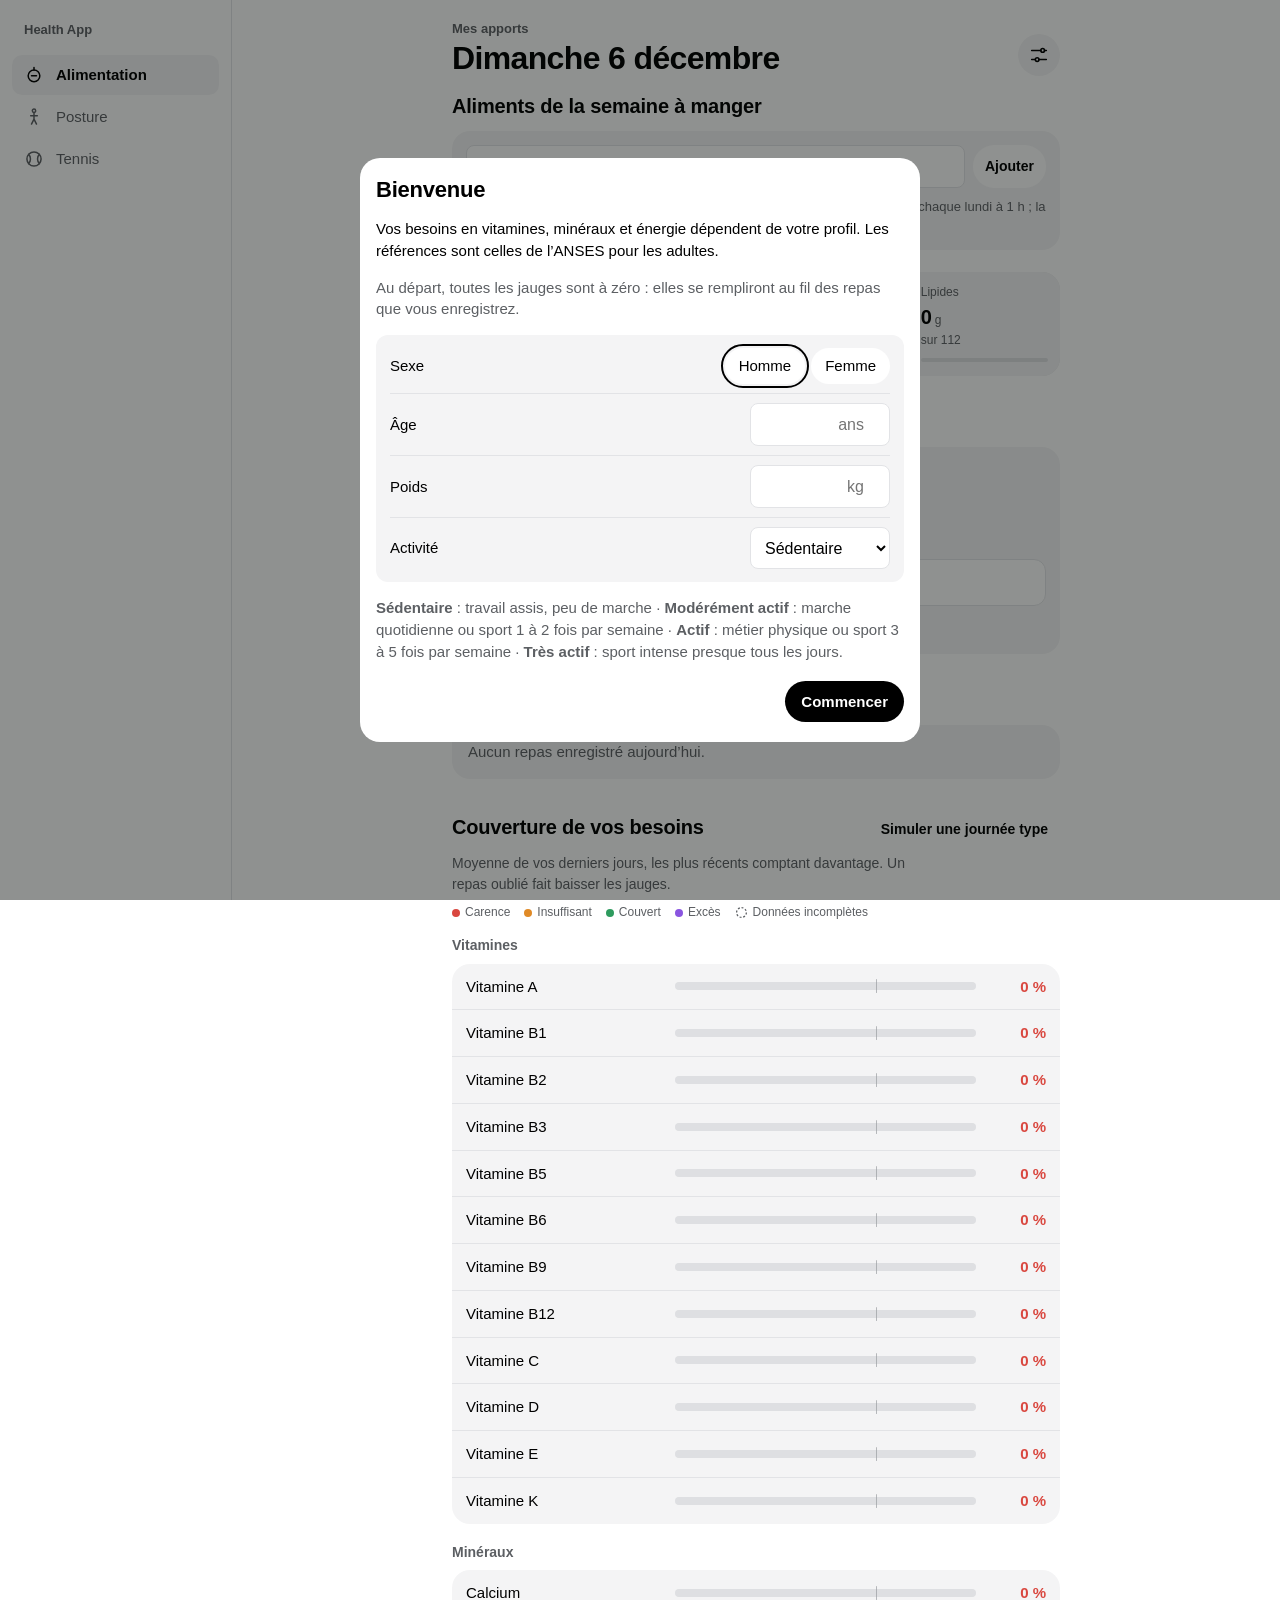
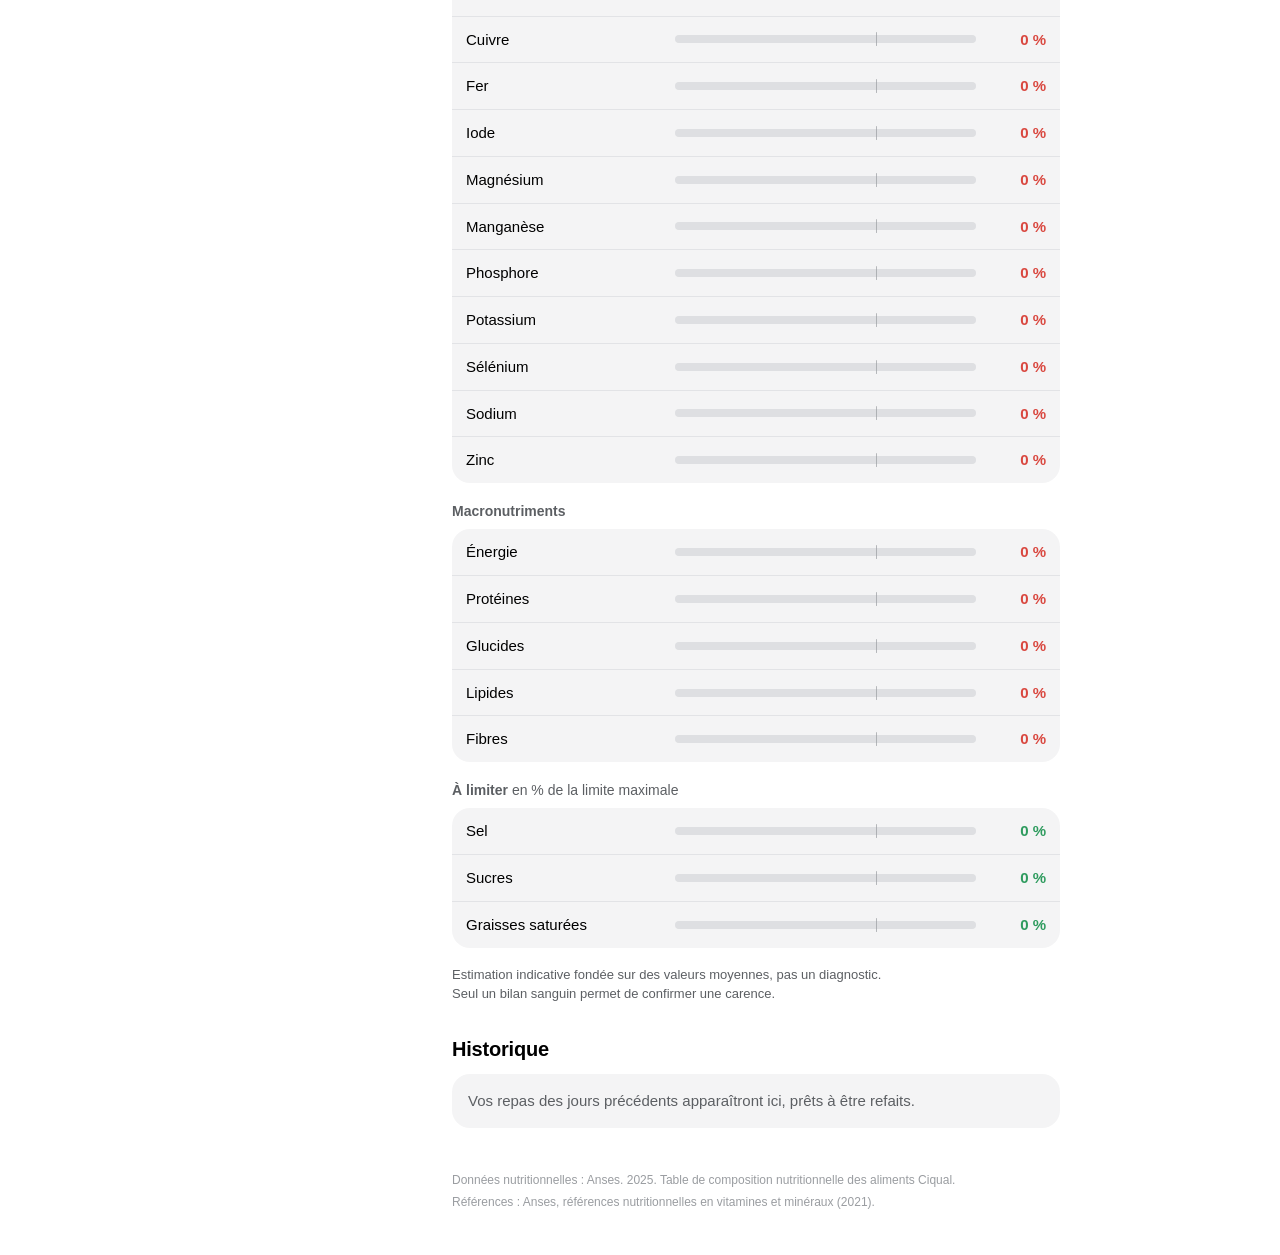
==== commit 41a697e1: "Ajoute la liste « Aliments de la semaine à manger » - Nouvelle section en haut de la page : ajouter," ====
--- a/index.html
+++ b/index.html
@@ -32,6 +32,22 @@
         <svg viewBox="0 0 24 24" width="22" height="22" aria-hidden="true"><path fill="none" stroke="currentColor" stroke-width="1.7" stroke-linecap="round" d="M4 7h10M18 7h2M4 17h4M12 17h8"/><circle cx="16" cy="7" r="2" fill="none" stroke="currentColor" stroke-width="1.7"/><circle cx="10" cy="17" r="2" fill="none" stroke="currentColor" stroke-width="1.7"/></svg>
       </button>
     </header>
+
+    <section id="weekly" class="weekly" aria-labelledby="weekly-title">
+      <div class="block-head">
+        <h2 id="weekly-title">Aliments de la semaine à manger</h2>
+        <span class="muted weekly-count" id="weekly-count"></span>
+      </div>
+      <div class="panel">
+        <ul class="weekly-list" id="weekly-list"></ul>
+        <form id="weekly-form" class="weekly-add" autocomplete="off">
+          <label for="weekly-name" class="sr-only">Aliment à ajouter</label>
+          <input id="weekly-name" name="name" maxlength="60" placeholder="Saumon, brocoli…" enterkeyhint="done">
+          <button class="btn small" type="submit">Ajouter</button>
+        </form>
+        <p class="note weekly-note">Cochez un aliment quand vous l’avez mangé. Les coches sont remises à zéro chaque lundi à 1 h ; la liste, elle, reste.</p>
+      </div>
+    </section>
 
     <section id="summary" class="summary" aria-label="Résumé du jour"></section>
 
--- a/styles.css
+++ b/styles.css
@@ -85,6 +85,24 @@
   display: grid; place-items: center; width: 42px; height: 42px; border-radius: 50%;
   border: 0; background: var(--surface); color: var(--ink);
 }
+
+/* ---------- Aliments de la semaine ---------- */
+.weekly { margin-bottom: 22px; }
+.weekly-count { font-size: 14px; }
+.weekly-list { list-style: none; margin: 0 0 10px; padding: 0; }
+.weekly-list:empty { display: none; }
+.weekly-list li { display: flex; align-items: center; gap: 10px; padding: 6px 0; border-bottom: 1px solid var(--line); }
+.weekly-list li:last-child { border-bottom: 0; }
+.weekly-list label { flex: 1; display: flex; align-items: center; gap: 12px; min-height: 32px; cursor: pointer; font-size: 16px; }
+.weekly-list input[type="checkbox"] { width: 22px; height: 22px; margin: 0; flex: none; accent-color: var(--ok); }
+.weekly-list .eaten span { color: var(--muted); text-decoration: line-through; }
+.weekly-add { display: flex; gap: 8px; }
+.weekly-add input {
+  flex: 1; min-width: 0; border: 1px solid var(--line); background: var(--surface-2); border-radius: var(--radius-s);
+  padding: 9px 10px; font-size: 16px; min-height: 42px;
+}
+.weekly-add .btn { flex: none; }
+.weekly-note { margin: 10px 0 0; }
 
 /* ---------- Résumé du jour ---------- */
 .summary {
@@ -298,6 +316,8 @@
 .detail-grid dt { color: var(--muted); margin: 0; }
 .detail-grid dd { margin: 0; text-align: right; font-weight: 500; white-space: nowrap; }
 .note { font-size: 13px; color: var(--muted); }
+.sync-state { text-align: right; color: var(--muted); font-size: 14px; }
+.sync-state.is-error { color: var(--carence); }
 .custom-list { list-style: none; padding: 0; margin: 0; background: var(--surface); border-radius: var(--radius-m); }
 .custom-list li { display: flex; justify-content: space-between; align-items: center; gap: 8px; padding: 10px 14px; border-bottom: 1px solid var(--line); font-size: 15px; }
 .custom-list li:last-child { border-bottom: 0; }
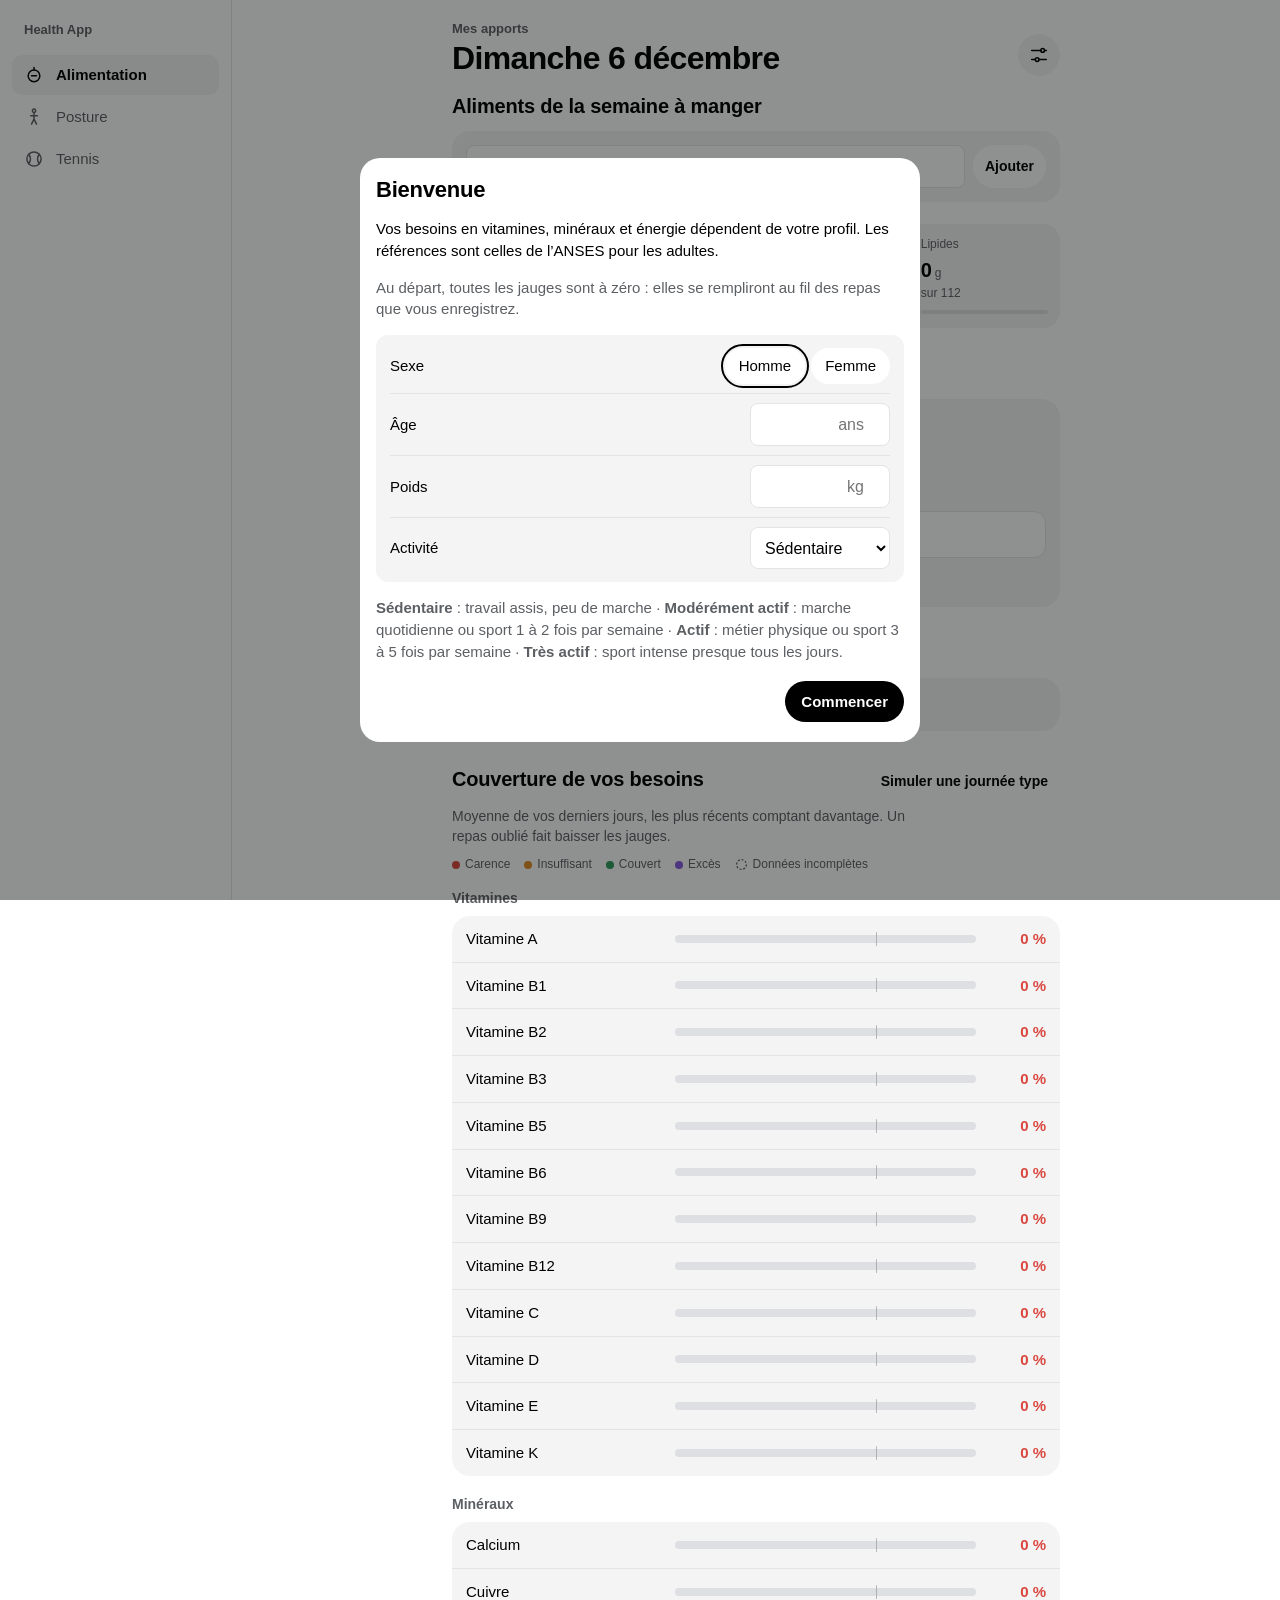
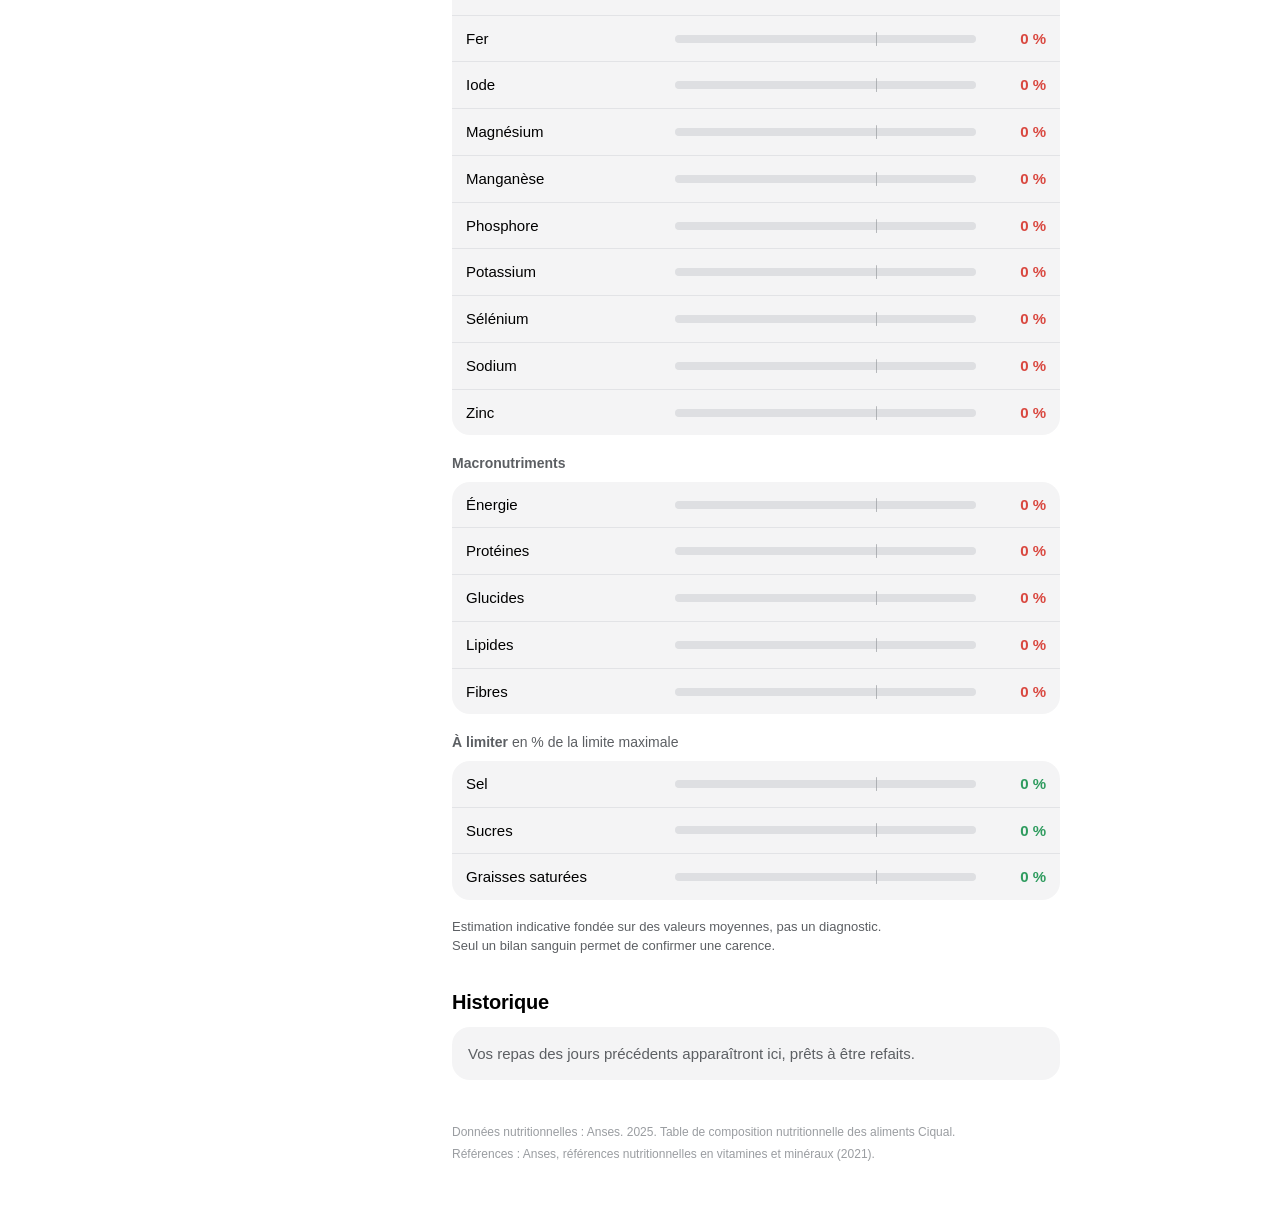
==== commit 794cdb8d: "Retire la phrase d'aide sous les aliments de la semaine Service worker v9.  Co-Authored-By: Claude O" ====
--- a/index.html
+++ b/index.html
@@ -45,7 +45,6 @@
           <input id="weekly-name" name="name" maxlength="60" placeholder="Saumon, brocoli…" enterkeyhint="done">
           <button class="btn small" type="submit">Ajouter</button>
         </form>
-        <p class="note weekly-note">Cochez un aliment quand vous l’avez mangé. Les coches sont remises à zéro chaque lundi à 1 h ; la liste, elle, reste.</p>
       </div>
     </section>
 
--- a/styles.css
+++ b/styles.css
@@ -102,7 +102,6 @@
   padding: 9px 10px; font-size: 16px; min-height: 42px;
 }
 .weekly-add .btn { flex: none; }
-.weekly-note { margin: 10px 0 0; }
 
 /* ---------- Résumé du jour ---------- */
 .summary {
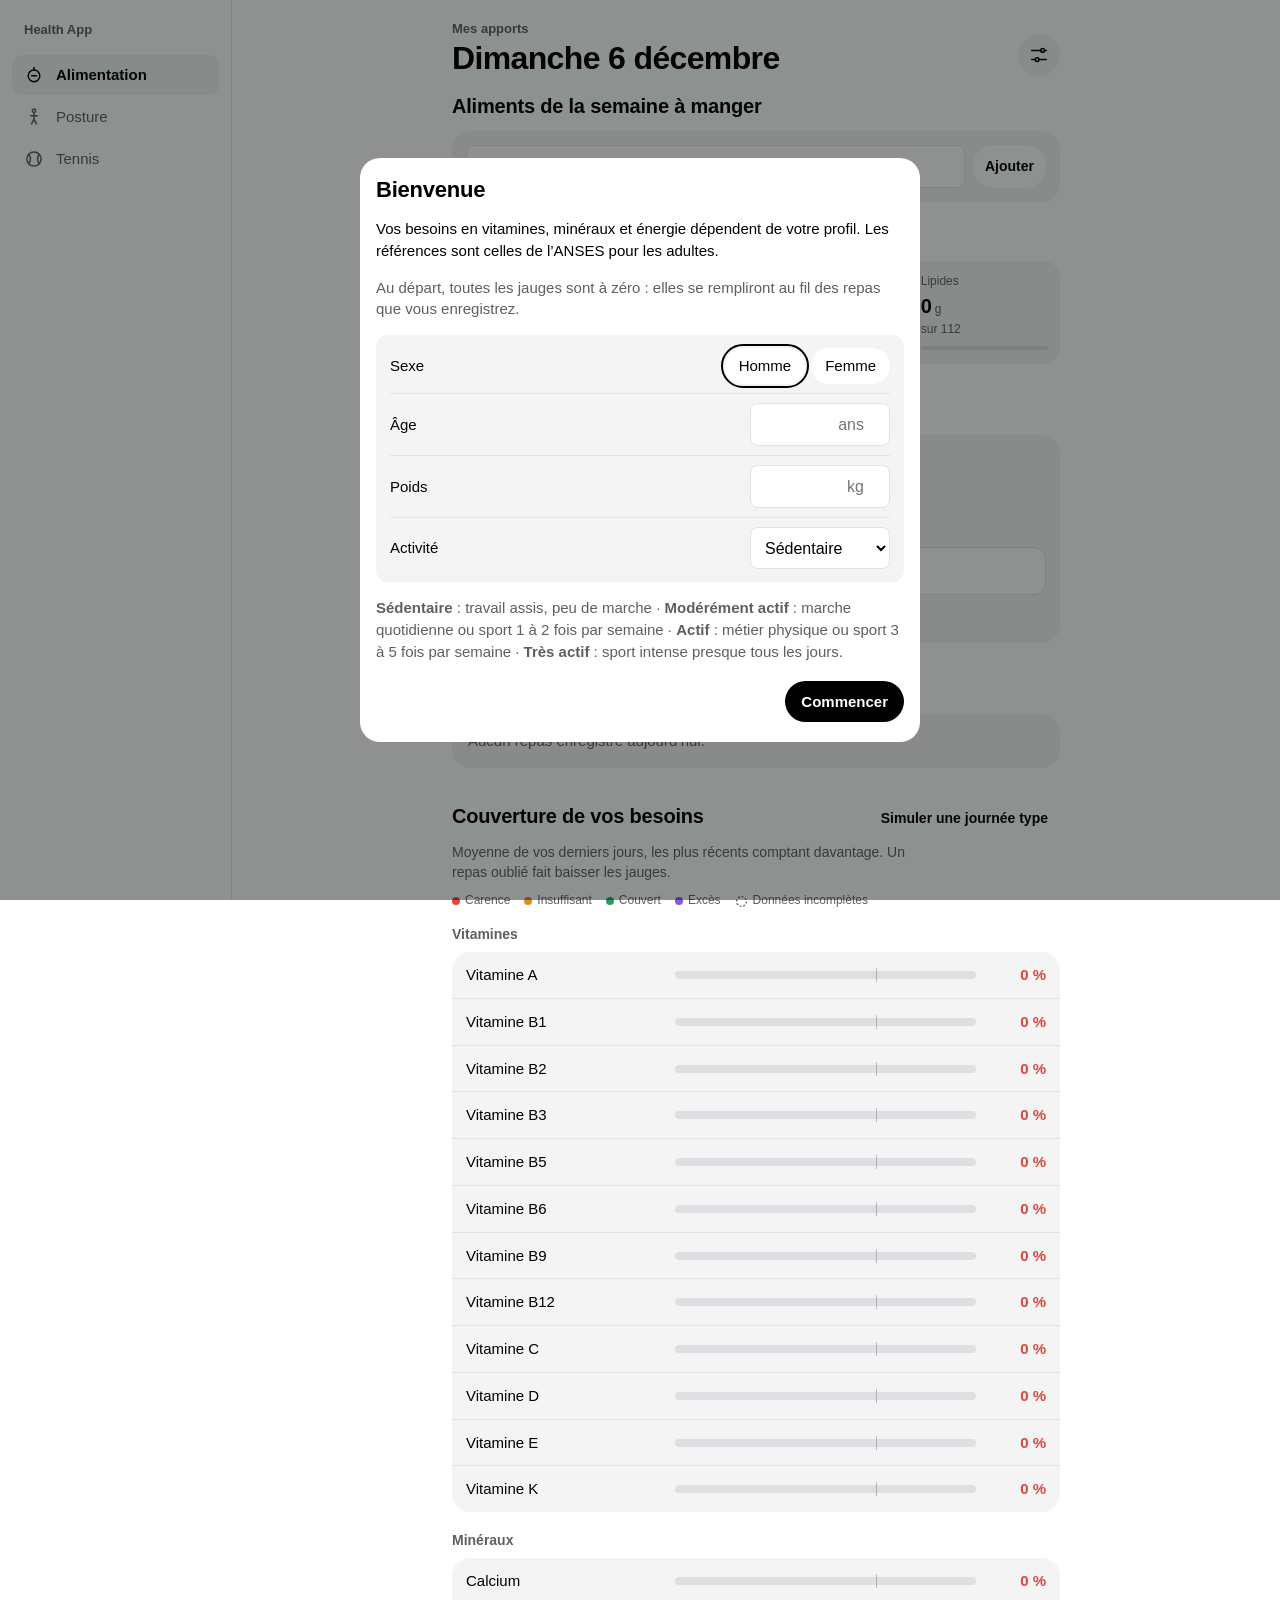
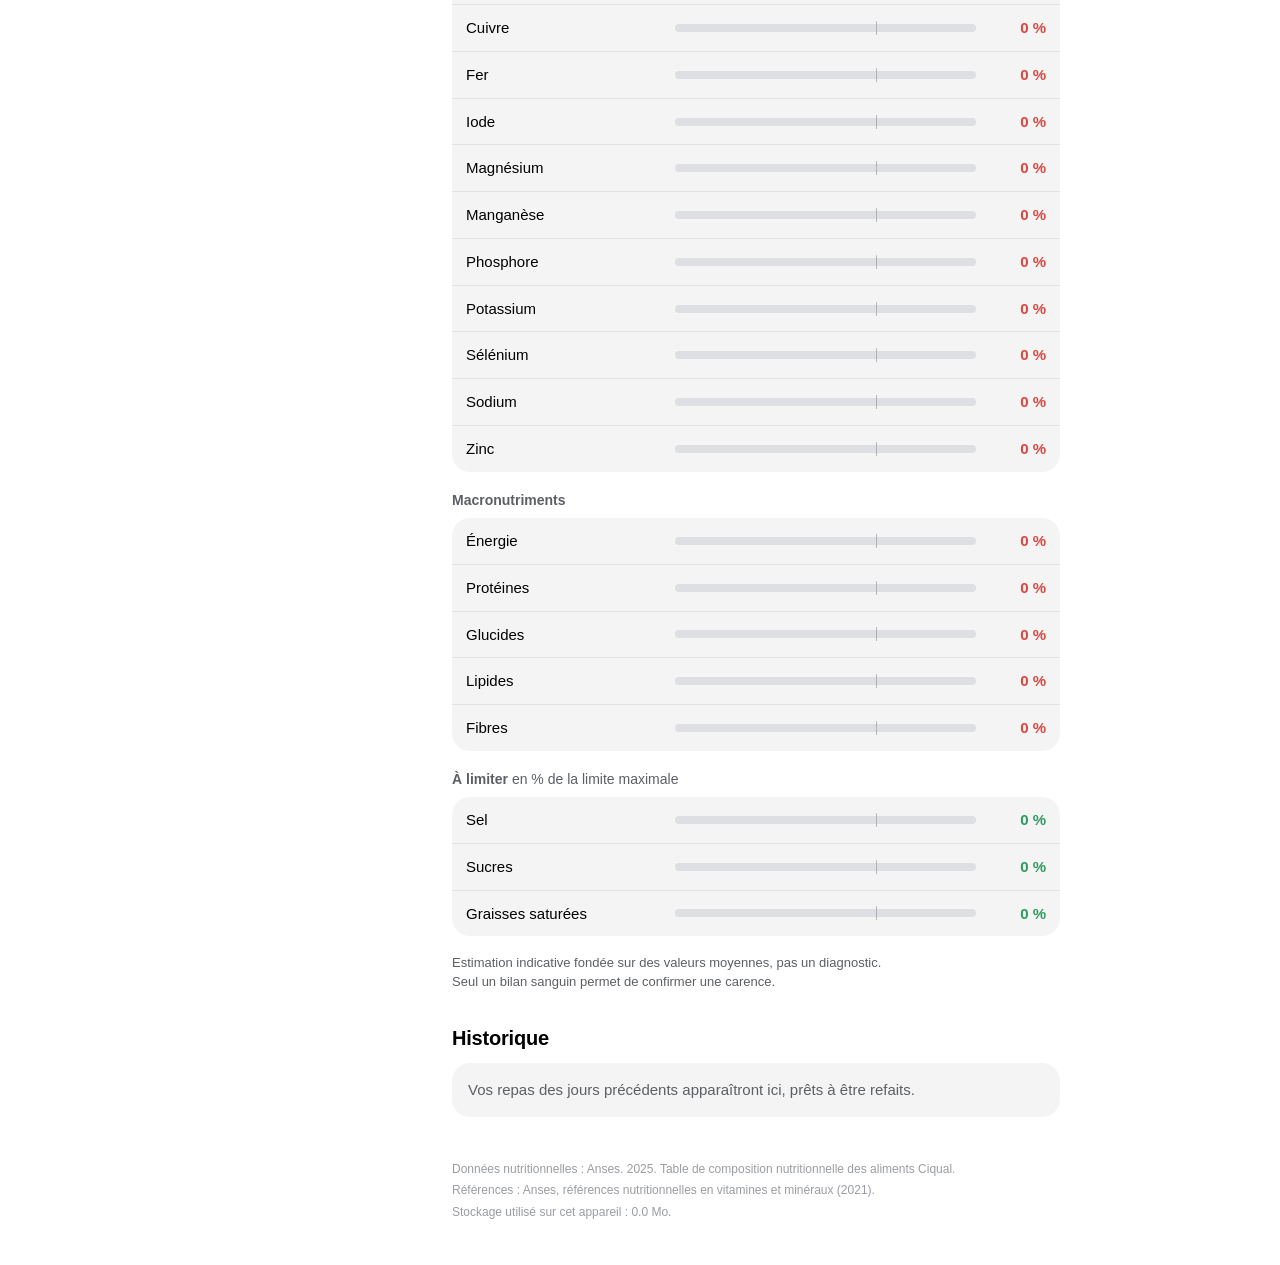
==== commit f92a4178: "Ajoute un second bouton « Simuler une journée type » en haut de page Placé entre les aliments de la " ====
--- a/index.html
+++ b/index.html
@@ -42,11 +42,15 @@
         <ul class="weekly-list" id="weekly-list"></ul>
         <form id="weekly-form" class="weekly-add" autocomplete="off">
           <label for="weekly-name" class="sr-only">Aliment à ajouter</label>
-          <input id="weekly-name" name="name" maxlength="60" placeholder="Saumon, brocoli…" enterkeyhint="done">
+          <input id="weekly-name" name="name" maxlength="60" enterkeyhint="done">
           <button class="btn small" type="submit">Ajouter</button>
         </form>
       </div>
     </section>
+
+    <div class="sim-shortcut">
+      <button type="button" class="btn small" data-action="open-sim">Simuler une journée type</button>
+    </div>
 
     <section id="summary" class="summary" aria-label="Résumé du jour"></section>
 
--- a/styles.css
+++ b/styles.css
@@ -102,6 +102,8 @@
   padding: 9px 10px; font-size: 16px; min-height: 42px;
 }
 .weekly-add .btn { flex: none; }
+
+.sim-shortcut { margin: -8px 0 12px; }
 
 /* ---------- Résumé du jour ---------- */
 .summary {
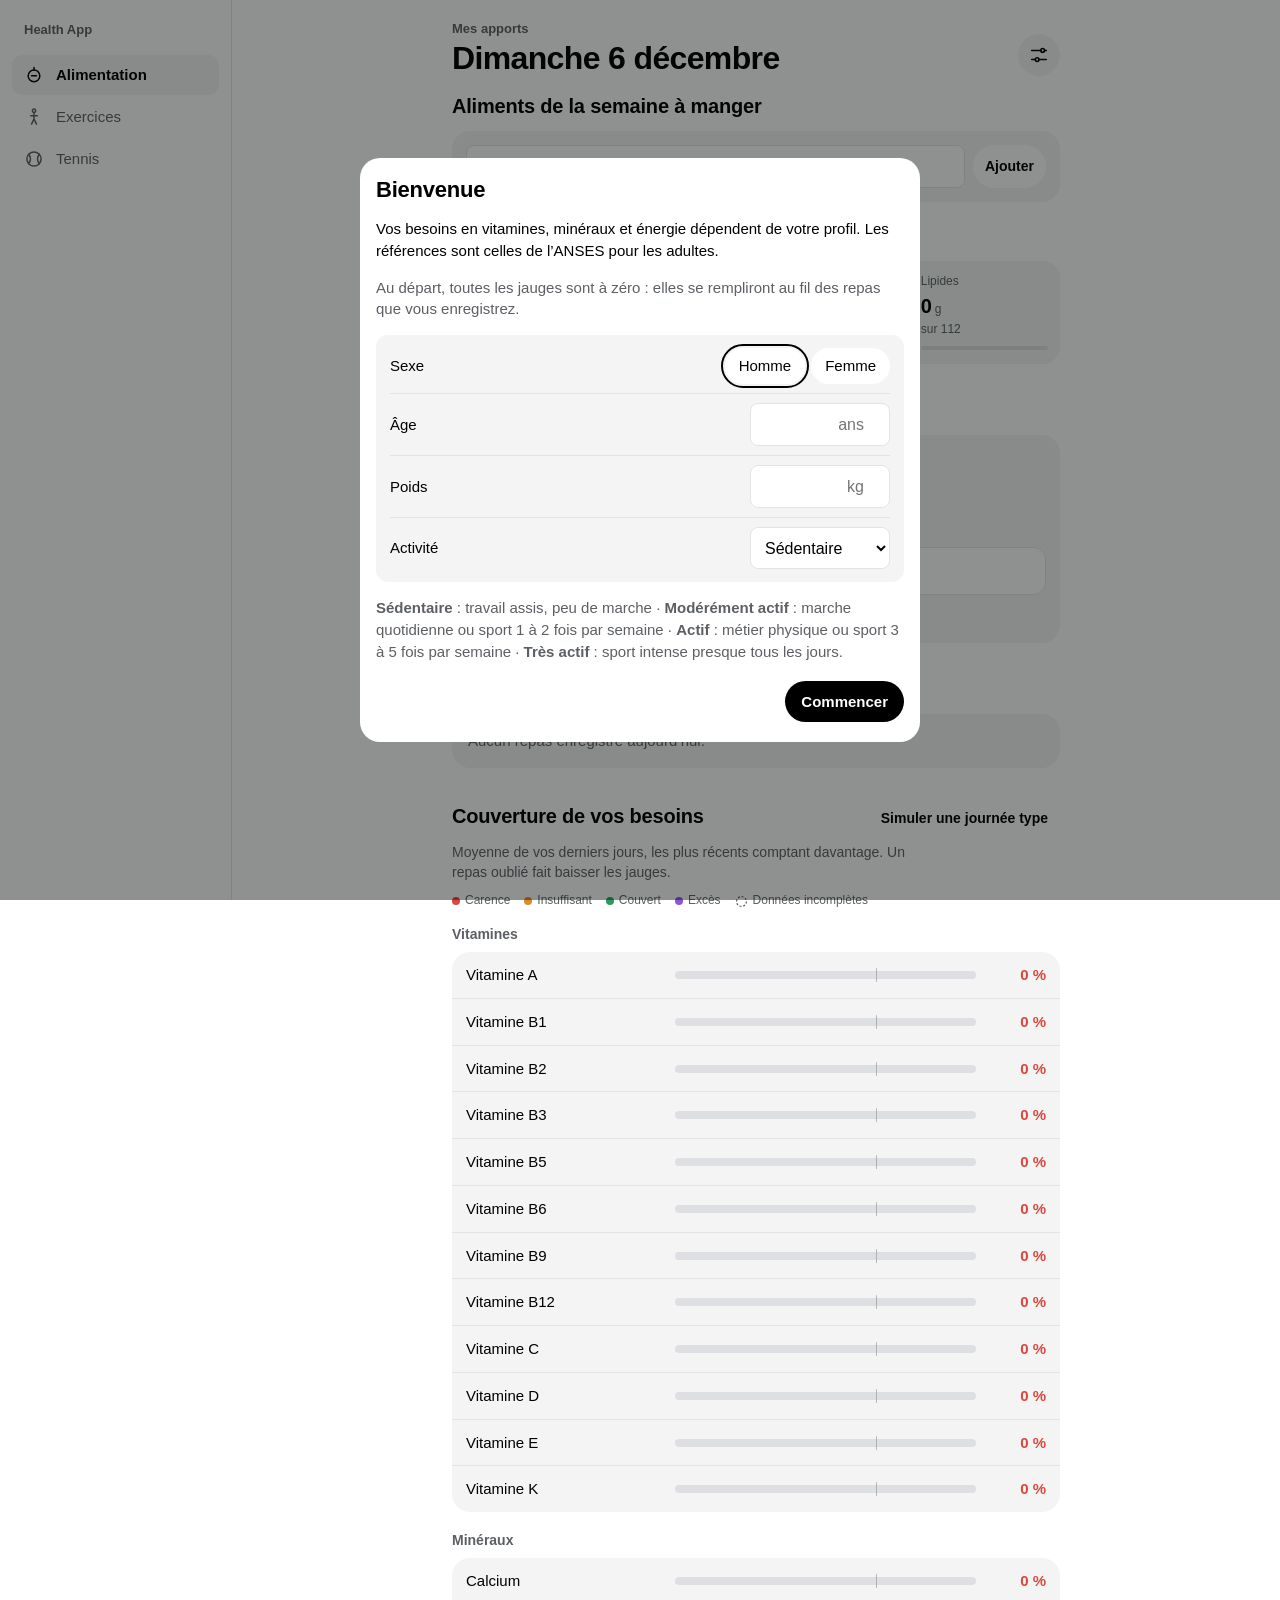
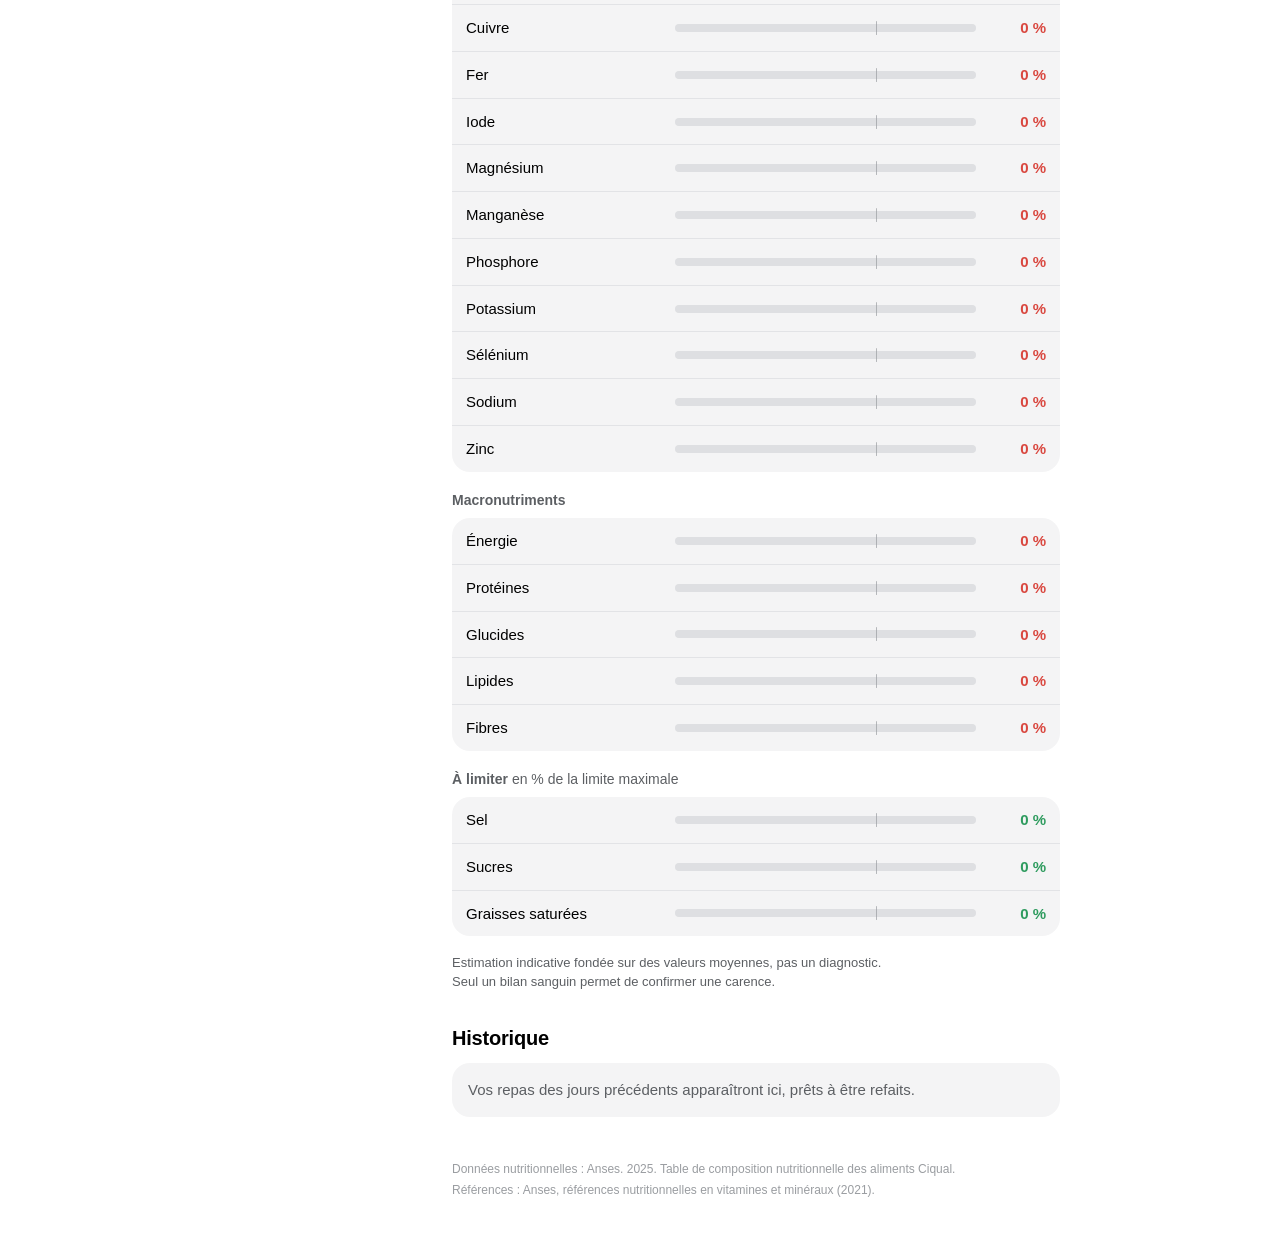
==== commit af07ac79: "Ajoute la rangée « Mes aliments » dans la saisie et la simulation Les aliments personnalisés s'affic" ====
--- a/index.html
+++ b/index.html
@@ -80,6 +80,8 @@
           <div id="search-results" class="results" role="listbox" hidden></div>
         </div>
 
+        <div id="my-foods" class="my-foods"></div>
+
         <div id="qty-panel" class="qty-panel" hidden></div>
 
         <ul id="draft-items" class="draft-items"></ul>
--- a/styles.css
+++ b/styles.css
@@ -172,6 +172,10 @@
 }
 .chip small { display: block; color: var(--muted); font-size: 12px; }
 .chip span { display: block; overflow: hidden; text-overflow: ellipsis; white-space: nowrap; }
+.my-foods { margin-top: 12px; }
+.my-foods:empty { display: none; }
+.my-foods-label { margin: 0 0 6px; font-size: 12px; font-weight: 600; color: var(--muted); }
+.my-foods .frequent { margin-top: 0; }
 
 .search { position: relative; margin-top: 12px; }
 .search-icon { position: absolute; left: 12px; top: 13px; color: var(--muted); pointer-events: none; }
